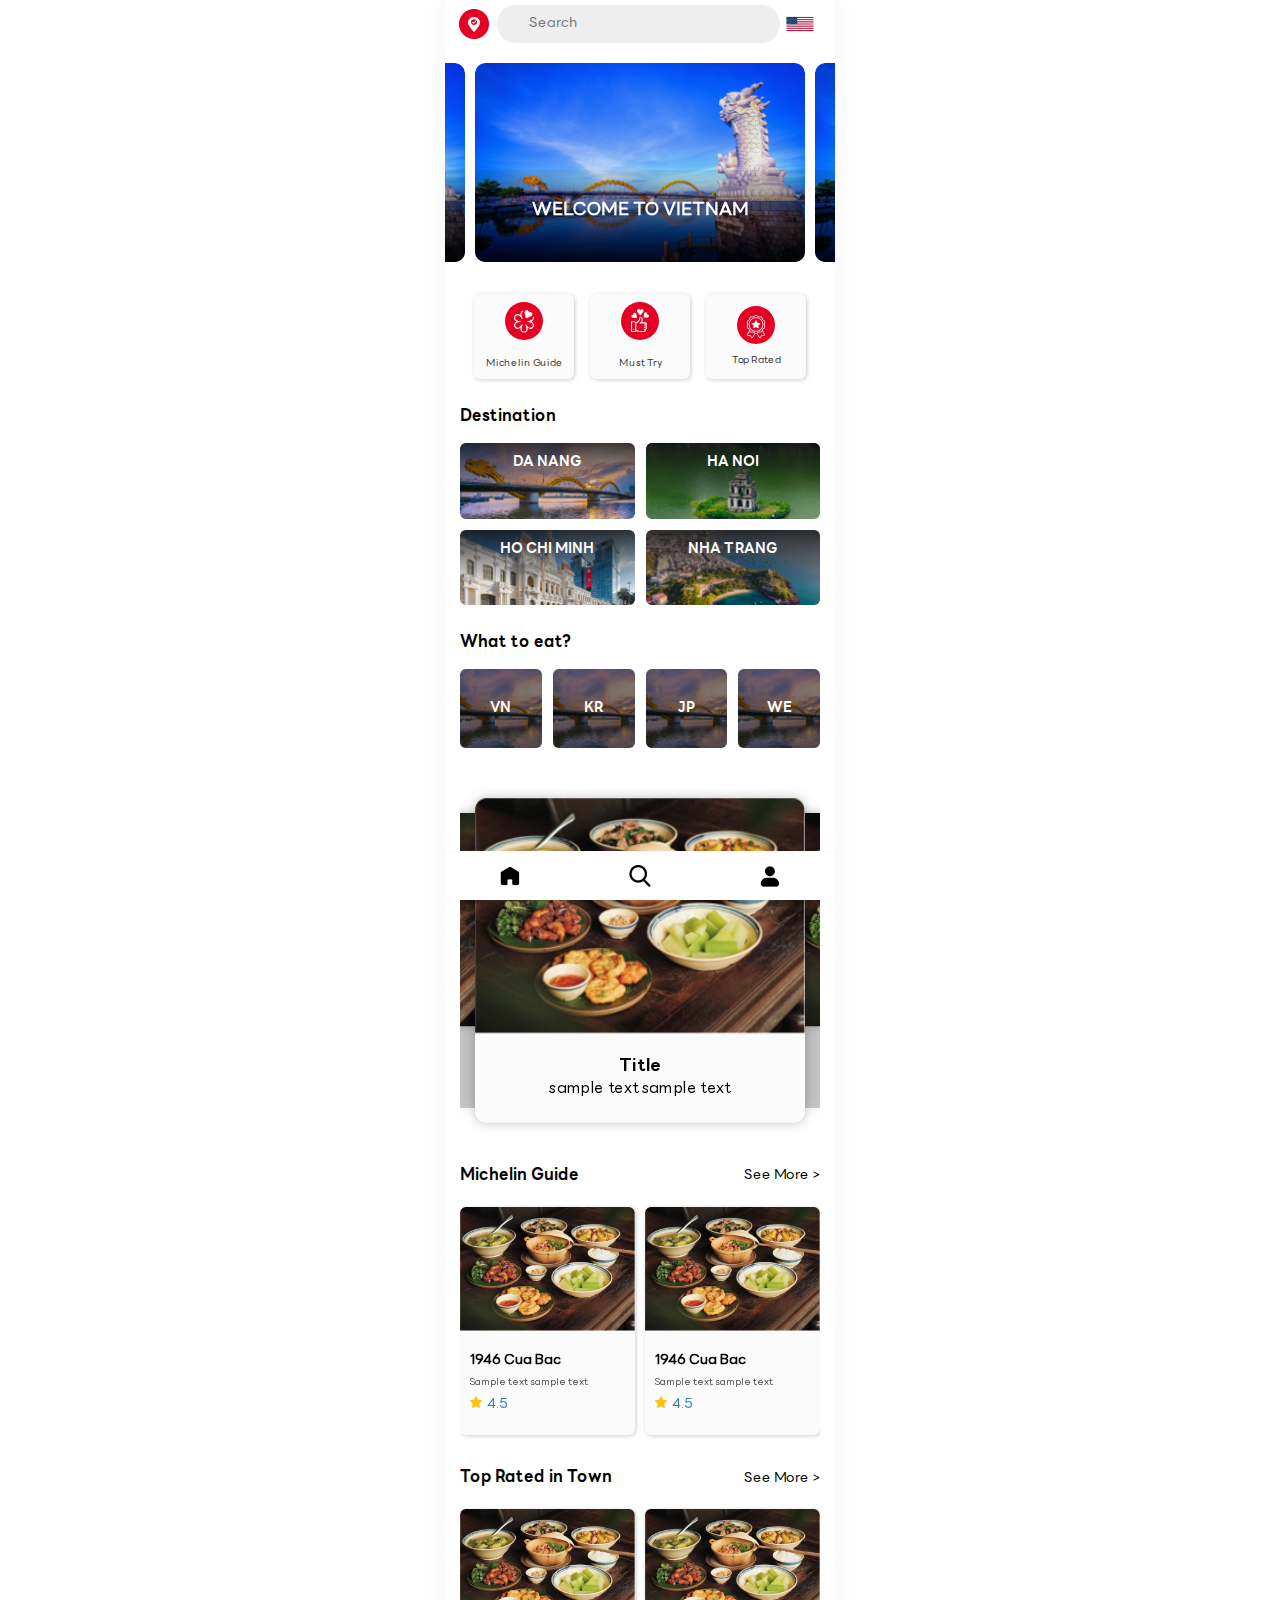
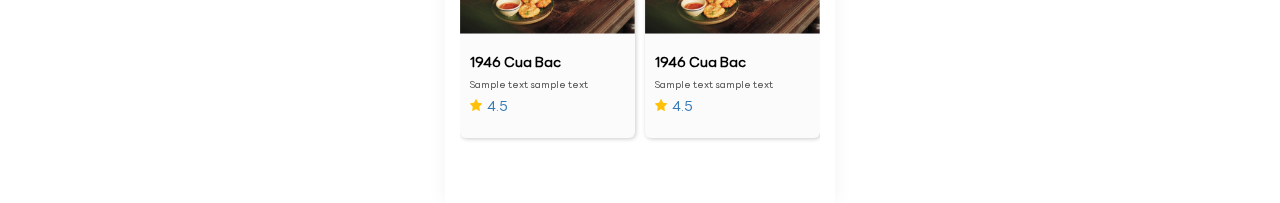
==== index.html @ db0d97c7 "update template" ====
<!DOCTYPE html>
<html lang="en">

<head>
    <meta charset="UTF-8" />
    <meta name="viewport" content="width=device-width, initial-scale=1.0" />
    <title>Booking</title>

    <link href="/templates/css/bootstrap.min.css" rel="stylesheet" type="text/css" media="all" />
    <link href="/templates/css/aos.css" rel="stylesheet" />
    <link href="/templates/css/style.css" rel="stylesheet" type="text/css" media="all" />
    <script src="/templates/js/jquery-2.2.3.min.js" type="text/javascript"></script>
    <script src="https://cdnjs.cloudflare.com/ajax/libs/jquery/3.6.0/jquery.min.js"></script>
    <link rel="stylesheet"
        href="https://cdnjs.cloudflare.com/ajax/libs/OwlCarousel2/2.3.4/assets/owl.carousel.min.css" />
    <link href="/templates/css/jquery.fancybox.css" rel="stylesheet" />
    <script src="https://cdnjs.cloudflare.com/ajax/libs/OwlCarousel2/2.3.4/owl.carousel.min.js"></script>

    <meta name="image" content="">
    <meta name="description" content="">
    <meta name="keywords" content="">
    <meta name="geo.placename" content="">
    <meta name="title" content="Mỹ nữ đại chiến">
    <meta name="DC.title" content="Mỹ nữ đại chiến">
    <meta property="og:type" name="ogtype" content="Website">
    <meta property="og:title" name="ogtitle" content="Mỹ nữ đại chiến">
    <meta property="og:description" name="ogdescription" content="">
    <meta property="og:image" name="ogimage" content="/">
    <meta property="og:sitename" content="/">
    <link rel="shortcut icon" type="image/png" href="">


</head>

<body>
    <div class="d-app langding-homepage">
        <header id="header">
            <div class="container">
                <div class="header-left">
                    <h1 class="brand">Booking</h1>
                    <form class="keyword-search keyword-search-main">
                        <input type="text" placeholder="Search" required="" value="">
                    </form>
                </div>
                <div class="header-right">
                    <div class="language">
                        <img src="/templates/images/usa.png" alt="usa">
                    </div>
                </div>
            </div>
        </header>
        <main>
            <section id="section_1" class="section section_1">
                <div class="slider-charactor-owl section-owl-charactor owl-carousel owl-theme">
                    <div class="item">
                        <img src="/templates/images/news.png" alt="news">
                        <div class="abs-text-charactor text-uppercase">
                            <p>Welcome to VietNam</p>
                        </div>
                    </div>
                    <div class="item">
                        <img src="/templates/images/news.png" alt="news">
                        <div class="abs-text-charactor text-uppercase">
                            <p>Welcome to VietNam</p>
                        </div>
                    </div>
                    <div class="item">
                        <img src="/templates/images/news.png" alt="news">
                        <div class="abs-text-charactor text-uppercase">
                            <p>Welcome to VietNam</p>
                        </div>
                    </div>
                </div>
            </section>
            <section id="section_2" class="section section_2">
                <div class="container">
                    <div class="flex justify-center item-center gap-16">
                        <div class="item_about text-center">
                            <div class="item">
                                <a href="">
                                    <svg xmlns="http://www.w3.org/2000/svg" width="38" height="38" viewBox="0 0 38 38"
                                        fill="none">
                                        <circle cx="19" cy="19" r="19" fill="#E60023" />
                                        <path
                                            d="M20.2393 22.314C20.4192 22.2142 20.5822 22.1245 20.764 22.0241C21.1214 22.4934 21.4605 22.9678 21.8299 23.4176C22.5403 24.2817 23.3195 25.0726 24.369 25.5274C25.5347 26.0328 26.5753 25.7321 27.3249 24.6911C28.0517 23.6816 28.015 22.4101 27.203 21.5396C26.6593 20.9572 25.954 20.6072 25.1956 20.4247C24.232 20.1929 23.2507 20.0261 22.2707 19.8732C21.9796 19.8277 22.013 19.6799 22.0029 19.4923C21.9922 19.2914 22.0459 19.198 22.2745 19.1752C23.5803 19.047 24.8735 18.8505 26.0758 18.2845C26.9239 17.8853 27.6387 17.3351 27.7846 16.3421C27.8509 15.8905 27.7606 15.4154 27.7385 14.8867C27.9778 14.7616 28.2998 14.5936 28.6648 14.4029C29.1075 15.4641 29.1308 16.4937 28.62 17.5044C28.1104 18.5119 27.1954 19.0621 26.1781 19.5163C26.5848 19.7646 26.9687 19.9756 27.328 20.2225C29.5362 21.7411 29.3329 24.1232 27.991 25.7416C26.6018 27.4174 24.3652 27.1464 23.0196 26.0846C22.9154 26.0024 22.8118 25.9197 22.6376 25.7807C22.6376 26.1433 22.6382 26.4301 22.6376 26.7169C22.6363 27.4383 22.5321 28.1394 22.1835 28.7825C21.4252 30.1798 20.0157 30.7552 18.5394 30.603C16.5314 30.3964 15.4945 28.7957 15.4415 26.8438C15.4326 26.5103 15.4402 26.1762 15.4402 25.8066C15.0152 26.046 14.6332 26.2734 14.2411 26.4813C11.6666 27.8432 9.4439 25.9001 9.08207 23.7814C8.79413 22.0961 9.50199 20.7778 11.1141 19.9099C11.3421 19.7873 11.5738 19.673 11.7992 19.5568C11.3187 19.2422 10.8312 18.9737 10.4018 18.632C9.19131 17.6693 8.72593 16.4084 9.15848 14.9145C9.57334 13.4812 10.4763 12.4598 12 12.1547C12.9605 11.9627 13.8451 12.2608 14.6667 12.7567C14.9066 12.902 15.1352 13.0662 15.4389 13.2684C15.4389 13.0327 15.4427 12.8521 15.4383 12.6714C15.4187 11.8995 15.4667 11.1377 15.8203 10.4315C16.2624 9.54648 16.9406 8.9268 17.8903 8.62106C17.93 8.60843 17.9717 8.60022 18.0128 8.59516C18.0323 8.59264 18.0532 8.60148 18.0999 8.61033C18.1359 8.92174 18.1839 9.24074 18.2016 9.56101C18.2054 9.63176 18.1195 9.74988 18.0488 9.77704C17.0056 10.1763 16.6147 11.0164 16.5516 12.0442C16.4714 13.3416 16.8679 14.5488 17.3434 15.7325C17.4754 16.061 17.6206 16.3838 17.7678 16.7274C17.5878 16.8348 17.4205 16.9353 17.2443 17.0401C16.8477 16.5203 16.479 16.001 16.0736 15.5127C15.3922 14.6934 14.6433 13.9487 13.6399 13.5204C12.024 12.8319 10.2926 13.9266 10.1808 15.6896C10.1076 16.8393 10.6595 17.6067 11.613 18.138C12.7142 18.7514 13.931 18.963 15.1605 19.1203C15.4282 19.1544 15.6966 19.1815 15.9706 19.2131C15.9706 19.4329 15.9706 19.6269 15.9706 19.7943C15.122 19.9421 14.2941 20.0621 13.4776 20.2345C12.6643 20.4057 11.8826 20.683 11.205 21.1865C10.0444 22.0487 9.82972 23.5187 10.6841 24.6892C11.5233 25.8388 12.6466 26.0808 13.9449 25.3783C14.9811 24.818 15.7553 23.9665 16.467 23.0519C16.724 22.7215 16.9645 22.3791 17.2253 22.0247C17.404 22.1182 17.5764 22.2086 17.7513 22.3001C17.5025 22.9375 17.2436 23.542 17.0308 24.1623C16.6709 25.2097 16.4209 26.2779 16.5932 27.3991C16.818 28.8602 17.9155 29.586 19.3748 29.4312C20.9004 29.2695 21.3948 28.303 21.4662 26.986C21.53 25.8129 21.1985 24.7056 20.7836 23.6235C20.6194 23.1933 20.4312 22.7733 20.2393 22.314Z"
                                            fill="white" />
                                        <path
                                            d="M23.8449 10.5931C24.0646 10.4605 24.2136 10.3695 24.3639 10.2798C25.7386 9.45864 27.0912 10.5426 27.3122 11.6784C27.4985 12.6347 27.1524 13.6341 26.2987 14.0908C25.3067 14.6214 24.2604 15.0541 23.2216 15.4912C22.6161 15.7458 21.9808 15.9309 21.3563 16.138C20.9667 16.2675 20.7659 16.1463 20.6705 15.7508C20.3826 14.562 20.082 13.3763 19.8105 12.1837C19.6899 11.6544 19.5863 11.1149 19.5459 10.5742C19.4746 9.62224 19.8661 8.86612 20.704 8.40373C21.5161 7.95587 22.3269 8.06641 23.0669 8.60145C23.6087 8.99309 23.7805 9.58624 23.8436 10.2198C23.8537 10.3221 23.8449 10.4257 23.8449 10.5931Z"
                                            fill="white" />
                                    </svg>
                                    <p>Michelin Guide</p>
                                </a>
                            </div>
                        </div>
                        <div class="item_about text-center">
                            <div class="item">
                                <a href="">
                                    <svg xmlns="http://www.w3.org/2000/svg" width="38" height="38" viewBox="0 0 38 38"
                                        fill="none">
                                        <circle cx="19" cy="19" r="19" fill="#E60023" />
                                        <path
                                            d="M21.2678 20.3539C21.3433 20.3539 21.4067 20.3539 21.4702 20.3539C22.4094 20.3539 23.3482 20.3498 24.2875 20.3552C24.9502 20.3588 25.4664 20.6375 25.7696 21.2431C26.051 21.8049 26.0048 22.3609 25.6497 22.8788C25.5703 22.9947 25.557 23.0631 25.6466 23.1825C26.0474 23.7148 26.0421 24.4922 25.6462 25.0316C25.5845 25.1161 25.5383 25.1765 25.6209 25.2906C26.2649 26.1789 25.9094 27.3669 24.8903 27.7534C24.8574 27.7659 24.8259 27.7806 24.8157 27.7851C24.8343 28.049 24.8903 28.3044 24.8636 28.5509C24.7709 29.3989 24.1397 29.9849 23.2923 29.992C21.7334 30.005 20.1741 29.9987 18.6152 29.988C18.0213 29.984 17.4456 29.8489 16.8828 29.6597C16.3572 29.483 15.8295 29.3113 15.3066 29.1274C15.1907 29.0867 15.1446 29.1149 15.0846 29.2133C14.7846 29.7053 14.3416 29.9822 13.7703 29.9907C12.6957 30.0068 11.6206 29.9992 10.546 29.9952C10.2051 29.9938 10.0018 29.7585 10.0014 29.3855C9.99961 27.6827 10 25.9808 10 24.2784C10 22.8323 10 21.3862 10 19.9401C10 19.4754 10.1931 19.2831 10.6592 19.2826C11.6397 19.2822 12.6198 19.2857 13.6003 19.2813C14.3012 19.2781 14.8316 19.5608 15.1539 20.2C15.2027 20.2971 15.256 20.2863 15.3381 20.2595C15.8761 20.0837 16.3102 19.7496 16.6888 19.3421C17.5317 18.435 18.0617 17.3615 18.3285 16.1516C18.3822 15.9083 18.4443 15.6663 18.5073 15.4252C18.5886 15.1152 18.7772 14.9667 19.0942 14.9618C19.5309 14.9556 19.9708 14.9372 20.3823 15.1269C21.2039 15.5057 21.6558 16.1507 21.6908 17.0618C21.7321 18.1335 21.5874 19.1856 21.2998 20.2179C21.2891 20.2568 21.2811 20.2966 21.2678 20.3539ZM19.4528 16.0451C19.4306 16.1301 19.4084 16.2035 19.3924 16.2786C19.1159 17.574 18.5841 18.7481 17.7363 19.7666C17.114 20.514 16.3878 21.1165 15.418 21.3482C15.3075 21.3746 15.3159 21.4399 15.3159 21.5177C15.3163 23.6307 15.3172 25.7437 15.3132 27.8567C15.3132 27.9743 15.3541 28.0199 15.4597 28.0548C16.0709 28.2552 16.679 28.4654 17.2898 28.6672C17.775 28.8273 18.273 28.923 18.7848 28.9239C20.2731 28.9266 21.7618 28.9266 23.2501 28.9248C23.5755 28.9244 23.8077 28.7106 23.8205 28.4127C23.8334 28.1152 23.6168 27.8858 23.295 27.8549C22.9687 27.8236 22.7526 27.6013 22.7606 27.3047C22.7685 26.9997 23.0042 26.7863 23.3407 26.7836C23.6598 26.781 23.9785 26.7845 24.2977 26.7827C24.6444 26.7805 24.8827 26.5622 24.8845 26.2505C24.8863 25.9383 24.6479 25.7151 24.3035 25.7124C23.9843 25.7097 23.6656 25.7137 23.3465 25.7115C23.0002 25.7092 22.7619 25.4905 22.7606 25.1783C22.7592 24.8661 22.998 24.6438 23.342 24.6411C23.6612 24.6384 23.9799 24.6425 24.299 24.6402C24.6448 24.638 24.8836 24.4184 24.8845 24.1066C24.8854 23.7944 24.6466 23.5726 24.3021 23.5699C23.9892 23.5676 23.6758 23.5703 23.3629 23.569C23.002 23.5672 22.761 23.3525 22.7606 23.034C22.7601 22.716 23.0011 22.5 23.3616 22.4982C23.698 22.4964 24.0349 22.504 24.3714 22.4941C24.6577 22.4856 24.8747 22.258 24.8841 21.9798C24.8934 21.7024 24.6856 21.4618 24.4064 21.4309C24.3421 21.4238 24.2768 21.4265 24.2116 21.4265C22.5107 21.4265 20.8093 21.4269 19.1084 21.426C18.7479 21.426 18.5073 21.2082 18.5078 20.8897C18.5082 20.5717 18.7493 20.3566 19.1101 20.3552C19.4461 20.3539 19.7826 20.3548 20.1155 20.3548C20.1337 20.3176 20.1497 20.2921 20.1595 20.2649C20.5283 19.2079 20.6797 18.1165 20.6189 17.0014C20.5856 16.4025 20.0578 15.9919 19.4528 16.0451ZM11.0698 28.9253C11.1377 28.9253 11.1901 28.9253 11.242 28.9253C12.0388 28.9253 12.836 28.9257 13.6327 28.9248C14.0477 28.9244 14.2524 28.7182 14.2524 28.2999C14.2528 25.8609 14.2528 23.4223 14.2524 20.9832C14.2524 20.556 14.0486 20.3543 13.6194 20.3539C12.8284 20.3534 12.0374 20.3534 11.2464 20.3539C11.1896 20.3539 11.1324 20.3592 11.0698 20.3619C11.0698 23.2174 11.0698 26.0586 11.0698 28.9253Z"
                                            fill="white" />
                                        <path
                                            d="M12.6536 27.8528C12.3642 27.8501 12.1253 27.605 12.128 27.3138C12.1307 27.0222 12.3739 26.7815 12.6629 26.7842C12.9523 26.7869 13.1911 27.032 13.1884 27.3232C13.1858 27.6144 12.9425 27.855 12.6536 27.8528Z"
                                            fill="white" />
                                        <path
                                            d="M12.4746 12.9115C12.2966 12.8824 12.1755 12.8623 12.0538 12.8426C10.9424 12.6654 10.3432 13.7349 10.4963 14.5391C10.625 15.2163 11.1124 15.7821 11.7889 15.8568C12.575 15.9441 13.3708 15.9521 14.1627 15.9655C14.6243 15.9731 15.0868 15.9271 15.5489 15.8989C15.8365 15.881 15.936 15.7486 15.8951 15.4637C15.7717 14.6067 15.6577 13.7479 15.5227 12.8927C15.4628 12.5129 15.3891 12.1309 15.2742 11.7651C15.0713 11.1205 14.6186 10.7269 13.9505 10.6446C13.3038 10.5645 12.8036 10.8512 12.4609 11.3978C12.2096 11.7982 12.2531 12.2334 12.3779 12.6659C12.3983 12.7357 12.4311 12.8014 12.4746 12.9115Z"
                                            fill="white" />
                                        <path
                                            d="M25.9982 12.4725C26.1762 12.4434 26.2974 12.4233 26.419 12.4036C27.5304 12.2265 28.1297 13.2959 27.9765 14.1002C27.8478 14.7774 27.3604 15.3432 26.684 15.4179C25.8979 15.5051 25.102 15.5132 24.3101 15.5266C23.8485 15.5342 23.386 15.4881 22.9239 15.4599C22.6363 15.442 22.5368 15.3096 22.5777 15.0247C22.7011 14.1677 22.8152 13.3089 22.9501 12.4537C23.01 12.074 23.0837 11.692 23.1987 11.3261C23.4015 10.6815 23.8543 10.2879 24.5223 10.2056C25.169 10.1256 25.6693 10.4123 26.0119 10.9589C26.2632 11.3592 26.2197 11.7944 26.0949 12.2269C26.075 12.2967 26.0421 12.3625 25.9982 12.4725Z"
                                            fill="white" />
                                        <path
                                            d="M19.2922 8.17193C19.4 7.99301 19.4733 7.87046 19.5474 7.74879C20.2256 6.63415 21.6043 6.90566 22.1898 7.64279C22.6829 8.26362 22.8099 9.1175 22.3691 9.77143C21.8564 10.5309 21.2678 11.2403 20.6864 11.9502C20.3477 12.3639 19.9611 12.7383 19.5904 13.1247C19.3596 13.3658 19.1697 13.3542 18.9526 13.1046C18.2992 12.3541 17.6374 11.6102 16.9942 10.8507C16.7084 10.5135 16.4314 10.1624 16.1992 9.78709C15.79 9.12555 15.7869 8.43046 16.2148 7.77876C16.6294 7.14719 17.253 6.91997 17.9854 7.02642C18.5216 7.10425 18.8678 7.46835 19.151 7.90266C19.1963 7.97244 19.2291 8.05116 19.2922 8.17193Z"
                                            fill="white" />
                                    </svg>
                                    <p>Must Try</p>
                                </a>
                            </div>
                        </div>
                        <div class="item_about text-center">
                            <div class="item">
                                <a href="">
                                    <img src="/templates/images/item_group_about_3.svg" alt="item_group_about_3">
                                    <p>Top Rated</p>
                                </a>
                            </div>
                        </div>
                    </div>
                </div>
            </section>
            <section id="section_3" class="section section_3">
                <div class="container">
                    <div class="wrapper_item_reviews_box">
                        <div class="title_desception">
                            <h2>Destination</h2>
                        </div>
                        <div class="item_reviews_country">
                            <div class="item">
                                <a href="">
                                    <img src="/templates/images/item_1.png" alt="item_1">
                                    <div class="abs_text_image">
                                        <p>DA NANG</p>
                                    </div>
                                </a>
                            </div>
                            <div class="item">
                                <a href="">
                                    <img src="/templates/images/item_2.png" alt="item_1">
                                    <div class="abs_text_image">
                                        <p>HA NOI</p>
                                    </div>
                                </a>
                            </div>
                            <div class="item">
                                <a href="">
                                    <img src="/templates/images/item_3.png" alt="item_1">
                                    <div class="abs_text_image">
                                        <p>HO CHI MINH</p>
                                    </div>
                                </a>
                            </div>
                            <div class="item">
                                <a href="">
                                    <img src="/templates/images/item_4.png" alt="item_1">
                                    <div class="abs_text_image">
                                        <p>NHA TRANG</p>
                                    </div>
                                </a>
                            </div>
                        </div>
                    </div>
                </div>
            </section>
            <section id="section_4" class="section section_4">
                <div class="container">
                    <div class="wrapper_item_reviews_box">
                        <div class="title_desception">
                            <h2>What to eat?</h2>
                        </div>
                        <div class="item_reviews_eats">
                            <div class="item">
                                <a href="">
                                    <img src="/templates/images/eat.png" alt="eat">
                                    <div class="abs_text_image_eats">
                                        <p>VN</p>
                                    </div>
                                </a>
                            </div>
                            <div class="item">
                                <a href="">
                                    <img src="/templates/images/eat.png" alt="eat">
                                    <div class="abs_text_image_eats">
                                        <p>KR</p>
                                    </div>
                                </a>
                            </div>
                            <div class="item">
                                <a href="">
                                    <img src="/templates/images/eat.png" alt="eat">
                                    <div class="abs_text_image_eats">
                                        <p>JP</p>
                                    </div>
                                </a>
                            </div>
                            <div class="item">
                                <a href="">
                                    <img src="/templates/images/eat.png" alt="eat">
                                    <div class="abs_text_image_eats">
                                        <p>WE</p>
                                    </div>
                                </a>
                            </div>
                        </div>
                    </div>
                </div>
            </section>
            <section id="section_5" class="section section_5">
                <div class="container">
                    <div class="wrapper_item_reviews_box">
                        <div class="slider_albums_carousel owl-carousel owl-theme">
                            <div class="item_albums">
                                <div class="item">
                                    <a href="/blog.html">
                                        <img src="/templates/images/item_album.png" alt="item_album">
                                        <div class="text_image_albums">
                                            <h3>Title</h3>
                                            <p>sample text sample text</p>
                                        </div>
                                    </a>
                                </div>
                            </div>
                            <div class="item_albums">
                                <div class="item">
                                    <a href="/blog.html">
                                        <img src="/templates/images/item_album.png" alt="item_album">
                                        <div class="text_image_albums">
                                            <h3>Title</h3>
                                            <p>sample text sample text</p>
                                        </div>
                                    </a>
                                </div>
                            </div>
                            <div class="item_albums">
                                <div class="item">
                                    <a href="/blog.html">
                                        <img src="/templates/images/item_album.png" alt="item_album">
                                        <div class="text_image_albums">
                                            <h3>Title</h3>
                                            <p>sample text sample text</p>
                                        </div>
                                    </a>
                                </div>
                            </div>
                        </div>
                    </div>
                </div>
            </section>
            <section id="section_6" class="section section_6">
                <div class="container">
                    <div class="wrapper_item_reviews_box">
                        <div class="title_desception flex item-center justify-between">
                            <h2>Michelin Guide</h2>
                            <a href="/detail.html">See More ></a>
                        </div>
                        <div class="slider_reivew_carousel owl-carousel owl-theme">
                            <div class="item_reivew_star">
                                <div class="item">
                                    <a href="/detail.html">
                                        <img src="/templates/images/item_album.png" alt="item_album">
                                        <div class="text_image_review_star">
                                            <h3>1946 Cua Bac</h3>
                                            <p>Sample text sample text</p>
                                            <div class="star_box_count">
                                                <img src="/templates/images/star.png" alt="star"> <span>4.5</span>
                                            </div>
                                        </div>
                                    </a>
                                </div>
                            </div>
                            <div class="item_reivew_star">
                                <div class="item">
                                    <a href="/detail.html">
                                        <img src="/templates/images/item_album.png" alt="item_album">
                                        <div class="text_image_review_star">
                                            <h3>1946 Cua Bac</h3>
                                            <p>Sample text sample text</p>
                                            <div class="star_box_count">
                                                <img src="/templates/images/star.png" alt="star"> <span>4.5</span>
                                            </div>
                                        </div>
                                    </a>
                                </div>
                            </div>
                            <div class="item_reivew_star">
                                <div class="item">
                                    <a href="/detail.html">
                                        <img src="/templates/images/item_album.png" alt="item_album">
                                        <div class="text_image_review_star">
                                            <h3>1946 Cua Bac</h3>
                                            <p>Sample text sample text</p>
                                            <div class="star_box_count">
                                                <img src="/templates/images/star.png" alt="star"> <span>4.5</span>
                                            </div>
                                        </div>
                                    </a>
                                </div>
                            </div>
                            <div class="item_reivew_star">
                                <div class="item">
                                    <a href="/detail.html">
                                        <img src="/templates/images/item_album.png" alt="item_album">
                                        <div class="text_image_review_star">
                                            <h3>1946 Cua Bac</h3>
                                            <p>Sample text sample text</p>
                                            <div class="star_box_count">
                                                <img src="/templates/images/star.png" alt="star"> <span>4.5</span>
                                            </div>
                                        </div>
                                    </a>
                                </div>
                            </div>
                        </div>
                    </div>
                </div>
            </section>
            <section id="section_7" class="section section_7">
                <div class="container">
                    <div class="wrapper_item_reviews_box">
                        <div class="title_desception flex item-center justify-between">
                            <h2>Top Rated in Town</h2>
                            <a href="/detail.html">See More ></a>
                        </div>
                        <div class="slider_reivew_carousel owl-carousel owl-theme">
                            <div class="item_reivew_star">
                                <div class="item">
                                    <a href="/detail.html">
                                        <img src="/templates/images/item_album.png" alt="item_album">
                                        <div class="text_image_review_star">
                                            <h3>1946 Cua Bac</h3>
                                            <p>Sample text sample text</p>
                                            <div class="star_box_count">
                                                <img src="/templates/images/star.png" alt="star"> <span>4.5</span>
                                            </div>
                                        </div>
                                    </a>
                                </div>
                            </div>
                            <div class="item_reivew_star">
                                <div class="item">
                                    <a href="/detail.html">
                                        <img src="/templates/images/item_album.png" alt="item_album">
                                        <div class="text_image_review_star">
                                            <h3>1946 Cua Bac</h3>
                                            <p>Sample text sample text</p>
                                            <div class="star_box_count">
                                                <img src="/templates/images/star.png" alt="star"> <span>4.5</span>
                                            </div>
                                        </div>
                                    </a>
                                </div>
                            </div>
                            <div class="item_reivew_star">
                                <div class="item">
                                    <a href="/detail.html">
                                        <img src="/templates/images/item_album.png" alt="item_album">
                                        <div class="text_image_review_star">
                                            <h3>1946 Cua Bac</h3>
                                            <p>Sample text sample text</p>
                                            <div class="star_box_count">
                                                <img src="/templates/images/star.png" alt="star"> <span>4.5</span>
                                            </div>
                                        </div>
                                    </a>
                                </div>
                            </div>
                            <div class="item_reivew_star">
                                <div class="item">
                                    <a href="/detail.html">
                                        <img src="/templates/images/item_album.png" alt="item_album">
                                        <div class="text_image_review_star">
                                            <h3>1946 Cua Bac</h3>
                                            <p>Sample text sample text</p>
                                            <div class="star_box_count">
                                                <img src="/templates/images/star.png" alt="star"> <span>4.5</span>
                                            </div>
                                        </div>
                                    </a>
                                </div>
                            </div>
                        </div>
                    </div>
                </div>
            </section>
        </main>
    </div>
    <aside id="dock">
        <div class="dock-container">
            <nav class="dock-menu">
                <a href="/">
                    <div class="_1fdmqfe0"><img src="/templates/images/menu/homepage.png" class="_1fdmqfe1" alt="home">
                    </div>
                </a>
                <a href="#" class="">
                    <div class="_1fdmqfe0"><img src="/templates/images/menu/search.png" class="_1fdmqfe1" alt="search">
                    </div>
                </a>
                <a href="#">
                    <div class="_1fdmqfe0"><img src="/templates/images/menu/user.png" class="_1fdmqfe1" alt="account">
                    </div>
                </a>
            </nav>
        </div>
    </aside>
</body>

<script src="/templates/js/aos.js" type="text/javascript"></script>
<script defer src="/templates/js/jquery.fancybox.min.js"></script>
<script>
    AOS.init();
</script>
<script src="/templates/js/main.js" type="text/javascript"></script>

</html>
---- templates/css/style.css ----
::-webkit-scrollbar {
  width: 0px;
}

/* Track */
::-webkit-scrollbar-track {
  background: transparent;
}

/* Handle */
::-webkit-scrollbar-thumb {
  background: transparent;
}

/* Handle on hover */
::-webkit-scrollbar-thumb:hover {
  background: transparent;
}

a,
a:hover,
a:focus,
a:active {
  text-decoration: none;
}

@font-face {
  font-family: "LINESeedKR-Bd";
  src: url("../fonts/LINESeedKR-Bd.ttf") format("truetype");
}

@font-face {
  font-family: "LINESeedKR-Th";
  src: url("../fonts/LINESeedKR-Th.ttf") format("truetype");
}

@font-face {
  font-family: "LINESeedKR-Rg";
  src: url("../fonts/LINESeedKR-Rg.ttf") format("truetype");
}

:root {
  --font-family-LINESeedKR-Bd: "LINESeedKR-Bd";
  --font-family-LINESeedKR-Th: "LINESeedKR-Th";
  --font-family-LINESeedKR-Rg: "LINESeedKR-Rg";
  --width-screen: 390px
}

body {
  margin: 0;
  padding: 0;
  font-size: 14px;
  font-family: var(--font-family-LINESeedKR-Rg), sans-serif;
  font-weight: 400;
  font-style: normal;
  overflow-x: hidden;
}

.flex {
  display: flex;
}

.item-center {
  align-items: center;
}

.justify-center {
  justify-content: center;
}

.justify-between {
  justify-content: space-between;
}

.justify-around {
  justify-content: space-around;
}

.gap-4 {
  gap: 4px;
}

.gap-8 {
  gap: 8px;
}

.gap-12 {
  gap: 12px;
}

.gap-16 {
  gap: 16px;
}

.gap-20 {
  gap: 20px;
}

input {
  outline: none;
  border: none;
}

.d-app {
  max-width: var(--width-screen);
  margin: 0 auto;
  background: #fff;
  width: 100%;
  position: relative;
  height: 100%;
  min-height: 100vh;
  box-shadow: 0 0 20px rgba(0, 0, 0, .05);
}

.container {
  width: 100%;
  max-width: var(--width-screen);
}

#header {
  position: sticky;
  top: 0;
  left: 0;
  right: 0;
  z-index: 99;
  opacity: 1;
  visibility: visible;
  padding-bottom: 15px;
}

#header .container {
  margin: 0 auto;
  max-width: var(--width-screen);
  box-sizing: border-box;
  position: relative;
  display: flex;
  align-items: center;
  padding: 0 15px;
  height: 48px;
  width: 100%;
  background: #fff;
}

#header .header-left {
  flex: 1;
  display: flex;
  align-items: center;
}

#header .brand {
  overflow: hidden;
  text-indent: -999em;
  background: url("../images/logo.png") 50% 50% no-repeat;
  background-size: 30px;
  width: 30px;
  height: 30px;
  margin: 0 8px 0 -1px;
}

#header .keyword-search {
  position: relative;
  flex: 1;
}

#header .keyword-search.keyword-search-main input {
  padding-right: 15px;
}

#header .keyword-search input {
  display: block;
  width: 100%;
  box-sizing: border-box;
  border-radius: 40px;
  height: 38px;
  font-size: 14px;
  padding-left: 32px;
  padding-right: 12px;
  font-weight: 500;
  background: #EEE;
}

main {
  padding-bottom: 60px;
}

.section_1 {
  position: relative;
}

.section_1 .item {
  position: relative;
  overflow: hidden;
  border-radius: 10px;
}

.section_1 .item .abs-text-charactor {
  position: absolute;
  background: linear-gradient(180deg, rgba(0, 0, 0, 0.00) -6.99%, rgba(0, 0, 0, 0.98) 116.5%);
  text-transform: uppercase;
  left: 0;
  bottom: 0;
  width: 100%;
  text-align: center;
  color: #fff;
  font-size: 18px;
  font-style: normal;
  font-weight: 700;
  line-height: normal;
  height: 92px;
  display: flex;
  align-items: center;
  justify-content: center;
}

.section_2 {
  margin-top: 32px;
}

.section_2 .item_about {
  width: 100px;
  height: 85px;
  border-radius: 6px;
  background: #FBFBFB;
  box-shadow: 1px 1px 4px 0px rgba(0, 0, 0, 0.20);
  display: flex;
  align-items: center;
  justify-content: center;
}

.section_2 .item_about p {
  margin-bottom: 0;
  font-size: 10px;
  font-style: normal;
  font-weight: 400;
  line-height: normal;
  color: #333;
  margin-top: 10px;
}

.title_desception {
  margin-top: 28px;
  margin-bottom: 15px;
}

.title_desception h2 {
  font-size: 16px;
  font-style: normal;
  font-weight: 700;
  line-height: normal;
  font-family: var(--font-family-LINESeedKR-Bd);
  margin-top: 0;
  margin-bottom: 0;
}

.title_desception a {
  color: #000;
}

.item_reviews_country {
  display: grid;
  grid-template-columns: repeat(2, 1fr);
  gap: 11px;
}

.item_reviews_country .item,
.item_reviews_eats .item {
  position: relative;
}

.item_reviews_country .item img,
.item_reviews_eats .item img {
  width: 100%;
}

.item_reviews_country .item .abs_text_image {
  position: absolute;
  border-radius: 6px 6px 0px 0px;
  background: linear-gradient(180deg, rgba(13, 13, 13, 0.80) 0%, rgba(0, 0, 0, 0.00) 75%);
  color: #fff;
  top: 0;
  left: 0;
  width: 100%;
  height: 100%;
  text-align: center;
  font-family: var(--font-family-LINESeedKR-Bd);
}

.item_reviews_country .item .abs_text_image p {
  margin-bottom: 0;
  color: #fff;
  padding-top: 10px;
}

.item_reviews_eats {
  display: grid;
  grid-template-columns: repeat(4, 1fr);
  gap: 11px;
}

.item_reviews_eats .item .abs_text_image_eats {
  position: absolute;
  border-radius: 6px;
  background: rgba(0, 0, 0, 0.50);
  color: #fff;
  top: 0;
  left: 0;
  width: 100%;
  height: 100%;
  font-family: var(--font-family-LINESeedKR-Bd);
  display: flex;
  align-items: center;
  justify-content: center;
}

.item_reviews_eats .item .abs_text_image_eats p {
  margin-bottom: 0;
  color: #fff;
}

.item_reivew_star {
  border-radius: 6px;
  background: #FBFBFB;
  box-shadow: 1px 1px 4px 0px rgba(0, 0, 0, 0.20);
}

.item_reivew_star .text_image_review_star {
  padding: 20px 10px;
}

.item_reivew_star .text_image_review_star h3 {
  margin: 0;
  color: #000;
  font-size: 14px;
  font-style: normal;
  font-weight: 700;
  line-height: normal;
}

.item_reivew_star .text_image_review_star p {
  margin-bottom: 5px;
  color: #505050;
  font-size: 10px;
  font-style: normal;
  font-weight: 400;
  line-height: normal;
  margin-top: 5px;
}

.star_box_count {
  text-align: left;
  display: flex;
  align-items: center;
}

.star_box_count img {
  width: auto !important;
  margin-right: 5px;
  margin-top: -6px;
}

.slider_reivew_carousel.owl-carousel .owl-stage-outer {
  padding: 5px 0;
}

.pt-block {
  padding-top: 15px;
}

.details-page-pro .block-image-cover {
  position: relative;
}

.details-page-pro .block-image-cover .icon_back {
  position: absolute;
  top: 15px;
  left: 30px;
}

.details-page-pro .block-image-cover .logo_branch {
  position: relative;
  text-align: center;
  margin-top: -30px;
}

.information_branch {
  margin-top: 20px;
}

.information_branch h1 {
  color: #333;
  font-size: 18px;
  font-style: normal;
  font-weight: 700;
  line-height: normal;
  font-family: var(--font-family-LINESeedKR-Bd);
  margin-top: 0;
}

.information_branch .desp_inf {
  margin-top: 12px;
}

.amenities-block-item {
  display: grid;
  grid-template-columns: repeat(4, 1fr);
  gap: 11px;
}

.amenities-block-item .item {
  text-align: center;
}

.amenities-block-item .item p {
  margin-bottom: 0;
  color: #0D0D0D;
  font-size: 10px;
  font-style: normal;
  font-weight: 400;
  line-height: normal;
}

.menu-details-block .item_reviews_eats .item .abs_text_image_eats {
  flex-direction: column;
}

.menu-details-block .item_reviews_eats .item .abs_text_image_eats p {
  font-size: 10px;
}

.photo-album-thumbs_item {
  display: grid;
  grid-template-columns: repeat(3, 1fr);
  gap: 3px;
}

.photo-album-thumbs_item .item img {
  width: 100%;
}

.map-important-div .btn-check-map-wrapper {
  margin-top: 12px;
}

.map-important-div .btn-check-map-wrapper .button-location-btn {
  border-radius: 3px;
  background: #E60023;
  color: #fff;
  text-align: center;
  font-size: 10px;
  font-style: normal;
  font-weight: 700;
  line-height: normal;
  width: 100%;
}

.information-details-list h2 {
  color: #333;
  font-size: 14px;
  font-style: normal;
  font-weight: 700;
  line-height: normal;
  margin-bottom: 5px;
}

.information-details-list p {
  margin-bottom: 0;
}

.block-image-cover,
.amenities-block-section,
.menu-details-block,
.photo-album-thumbs-details-block,
.location-details-block,
.information-details-block {
  padding-bottom: 28px;
  border-bottom: 3px solid #E6E6E6;
}

.slider_albums_carousel-blog .item_albums {
  filter: drop-shadow(0px 0px 5px rgba(0, 0, 0, 0.25));
  background: #fff;
  margin-bottom: 20px;
  border-radius: 10px;
}

.list-menu-item-vertical .item {
  border-radius: 10px;
  background: #FBFBFB;
  box-shadow: 1px 1px 4px 0px rgba(0, 0, 0, 0.25);
  margin-bottom: 10px;
  overflow: hidden;
}


.list-menu-item-vertical .item a {
  color: #333;
}

.list-menu-item-vertical .item .image img {
  width: 123px;
  height: 123px;
  object-fit: cover;
}

.list-menu-item-vertical .item a .information_branch {
  margin-top: 0;
}

.list-menu-item-vertical .item a .desp_inf {
  margin-bottom: 6px;
  margin-top: 6px;
  font-size: 10px;
}

.list-menu-item-vertical .item a h2 {
  color: #333;
  font-family: var(--font-family-LINESeedKR-Bd);
  font-size: 12px;
  font-style: normal;
  font-weight: 700;
  line-height: normal;
  margin-top: 0;
}

.list-menu-item-vertical .item a p {
  font-size: 10px;
}

.line {
  width: 0.75px;
  height: 19px;
  background: #797979;
}

.list-menu-item-vertical .item a .desp_inf .line {
  height: 10px;
}

.filter-box {
  padding-bottom: 7px;
  margin-bottom: 14px;
  position: sticky;
  top: 0;
  background: #fff;
}

.form-search {
  position: relative;
  margin-bottom: 12px;
}

.form-style-input {
  border-radius: 20px;
  background: #EEE;
  border: none;
  outline: none;
  box-shadow: unset;
  padding-left: 32px;
  padding-top: 9px;
}

.btn-search {
  position: absolute;
  top: 3px;
  outline: none;
}

.btn-filter-tag {
  display: block;
}

.btn-filter-tag .btn-filter {
  border-radius: 20px;
  border: 1px solid #BCBCBC;
  background: #FFF;
  padding: 4px 19px;
  text-align: center;
  color: #5C5C5C;
  line-height: 20px;
  display: inline-block;
  margin-bottom: 7px;
  font-size: 10px;
  font-style: normal;
  font-weight: 700;
  line-height: normal;
}

.btn-filter-tag .btn-filter:first-child {
  max-width: 49px;
}

.btn-filter-tag .btn-filter:nth-child(2) {
  border-radius: 20px;
  border: 1px solid #E60023;
  background: #E60023;
  color: #FFF;
}

.btn-filter-tag .btn-filter:nth-child(3),
.btn-filter-tag .btn-filter:nth-child(4),
.btn-filter-tag .btn-filter:nth-child(5) {
  border-radius: 20px;
  border: 1px solid #E60023;
  background: rgba(230, 0, 35, 0.12);
  color: #E60023;
}

.btn-filter-tag .btn-filter:nth-child(6) {
  border-radius: 20px;
  border: 1px solid #5C5C5C;
  background: #E6E6E6;
}

.btn.active.focus,
.btn.active:focus,
.btn.focus,
.btn:active.focus,
.btn:active:focus,
.btn:focus {
  outline: unset;
}

.btn.active,
.btn:active {
  box-shadow: unset;
}

.mt-0 {
  margin-top: 0;
}

.mb-0 {
  margin-bottom: 0;
}

.font-base {
  font-size: 14px;
}

/*****************Menu******************/

#dock {
  position: fixed;
  bottom: 0;
  left: 0;
  right: 0;
  z-index: 99;
  transform: translateZ(0);
  -moz-transform: translatez(0);
  -ms-transform: translatez(0);
  -o-transform: translatez(0);
  -webkit-transform: translateZ(0);
}

#dock .dock-container {
  position: relative;
  margin: 0 auto;
  max-width: var(--width-screen);
  background: #fff;
  border-top: 1px solid #f9f9f9;
}

#dock .dock-container .dock-menu {
  display: flex;
  height: 48px;
  box-sizing: border-box;
  position: relative;
}

#dock .dock-container .dock-menu a {
  position: relative;
  display: block;
  flex: 1;
  height: 48px;
}

._1fdmqfe0 {
  width: 100%;
  height: 100%;
  display: flex;
  justify-content: center;
  align-items: center;
}

.section_5 {
  margin-top: 35px;
}

.slider_albums_carousel.owl-carousel .owl-stage-outer {
  padding: 30px 0;
}

.slider_albums_carousel .owl-item .item_albums {
  border-radius: 10px;

  background: rgba(0, 0, 0, 0.20);
  filter: drop-shadow(0px 0px 5px rgba(0, 0, 0, 0.25));
  text-align: center;
}

.slider_albums_carousel .owl-item.active {
  position: relative;
  z-index: 9;
}

.slider_albums_carousel .owl-item.active .item_albums {
  background: #FBFBFB;
  transform: scale(1.1);
}

.item_albums img {
  width: 100%;
}

.item_albums .text_image_albums {
  padding: 20px 0;
}

.item_albums .text_image_albums h3 {
  color: #000;
  font-size: 16px;
  font-style: normal;
  font-weight: 700;
  line-height: normal;
  font-family: var(--font-family-LINESeedKR-Bd);
  margin-top: 0;
  margin-bottom: 0;
}

.item_albums .text_image_albums p {
  margin-bottom: 0;
  color: #000;
  font-size: 14px;
  font-style: normal;
  font-weight: 400;
  line-height: normal;
}
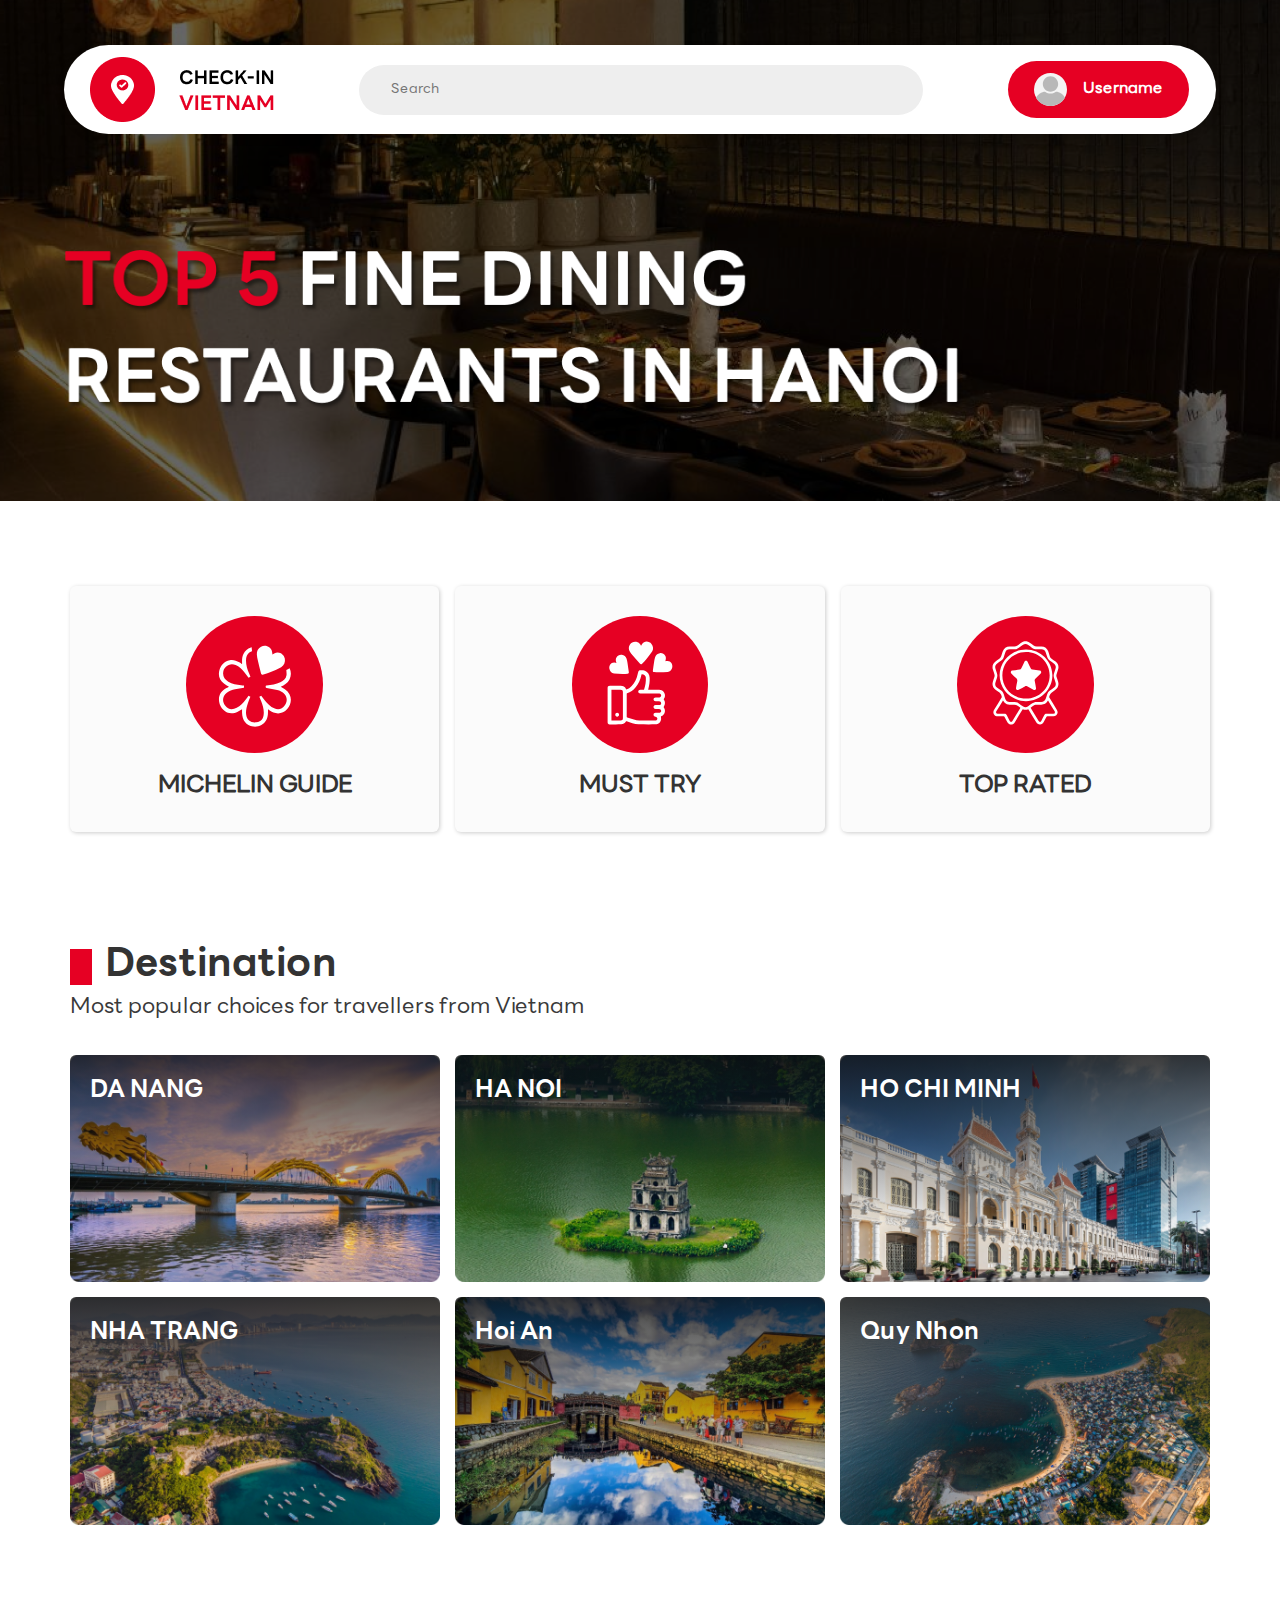
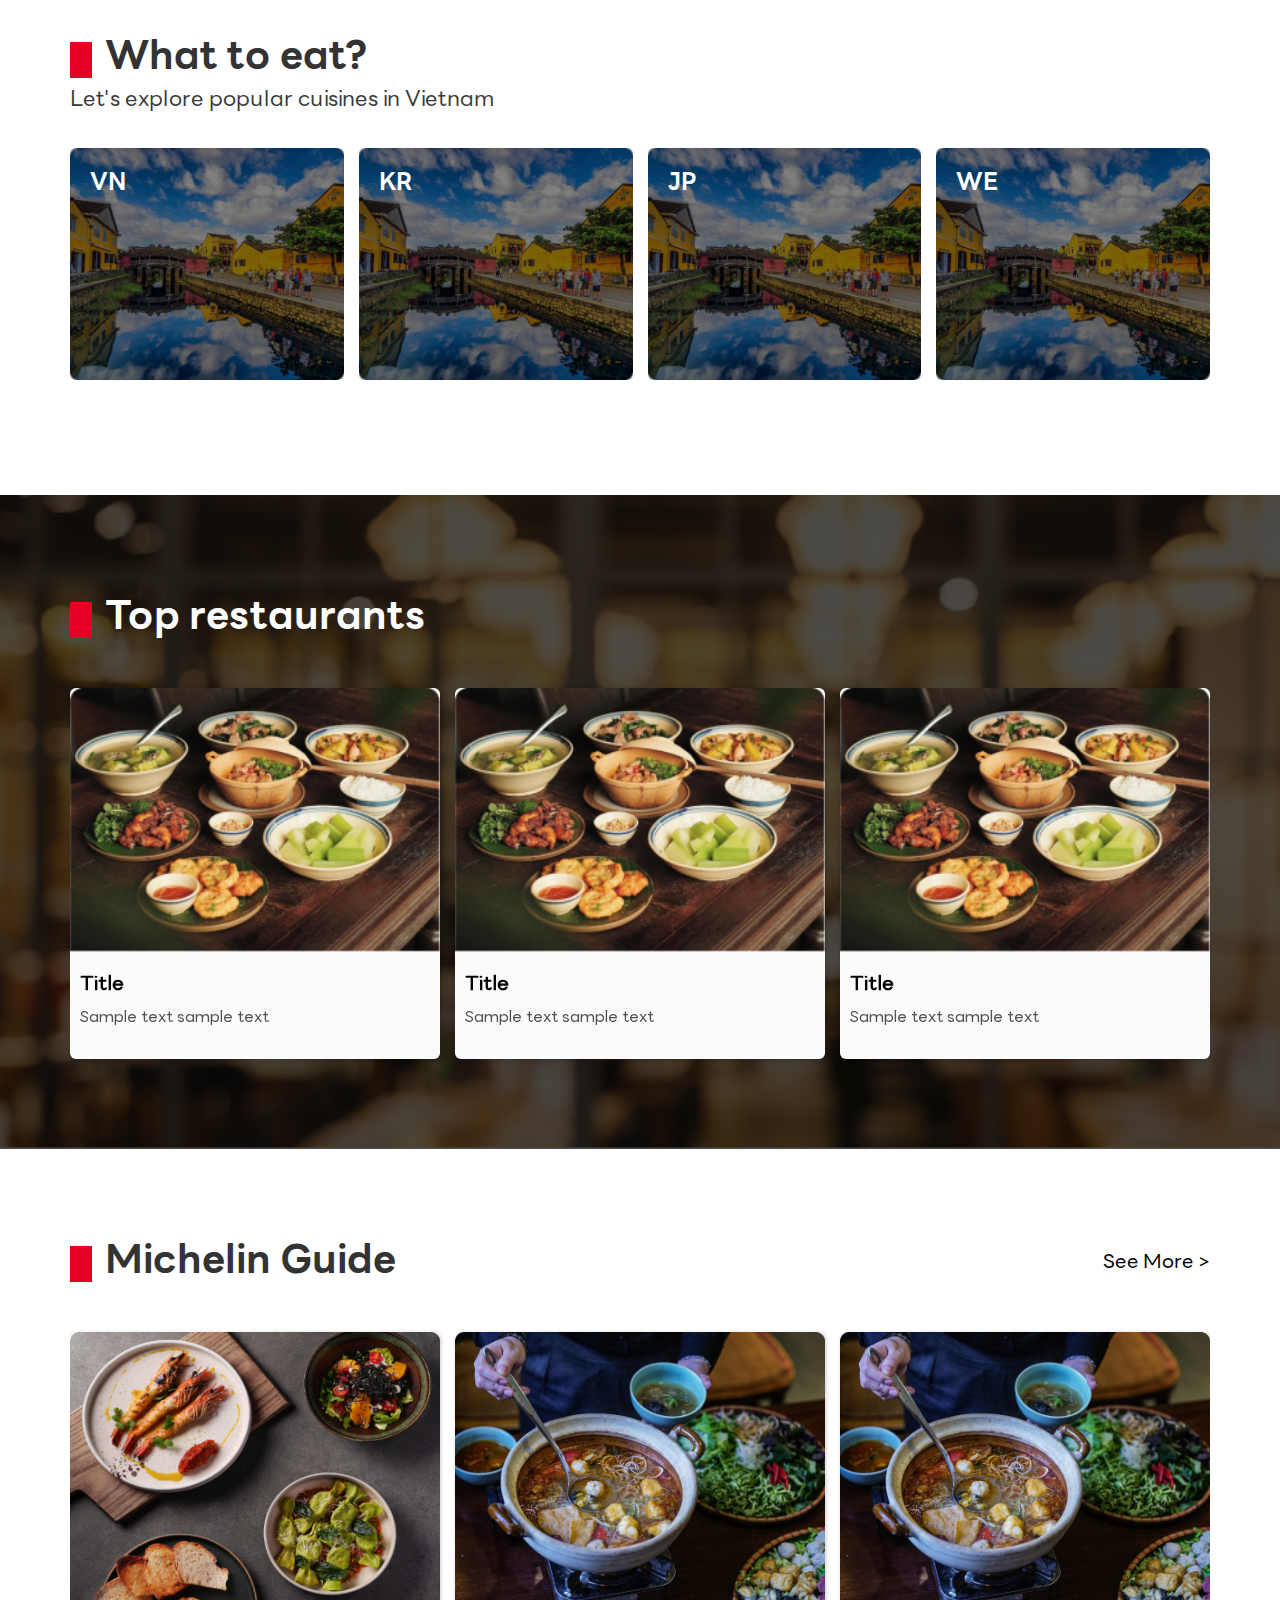
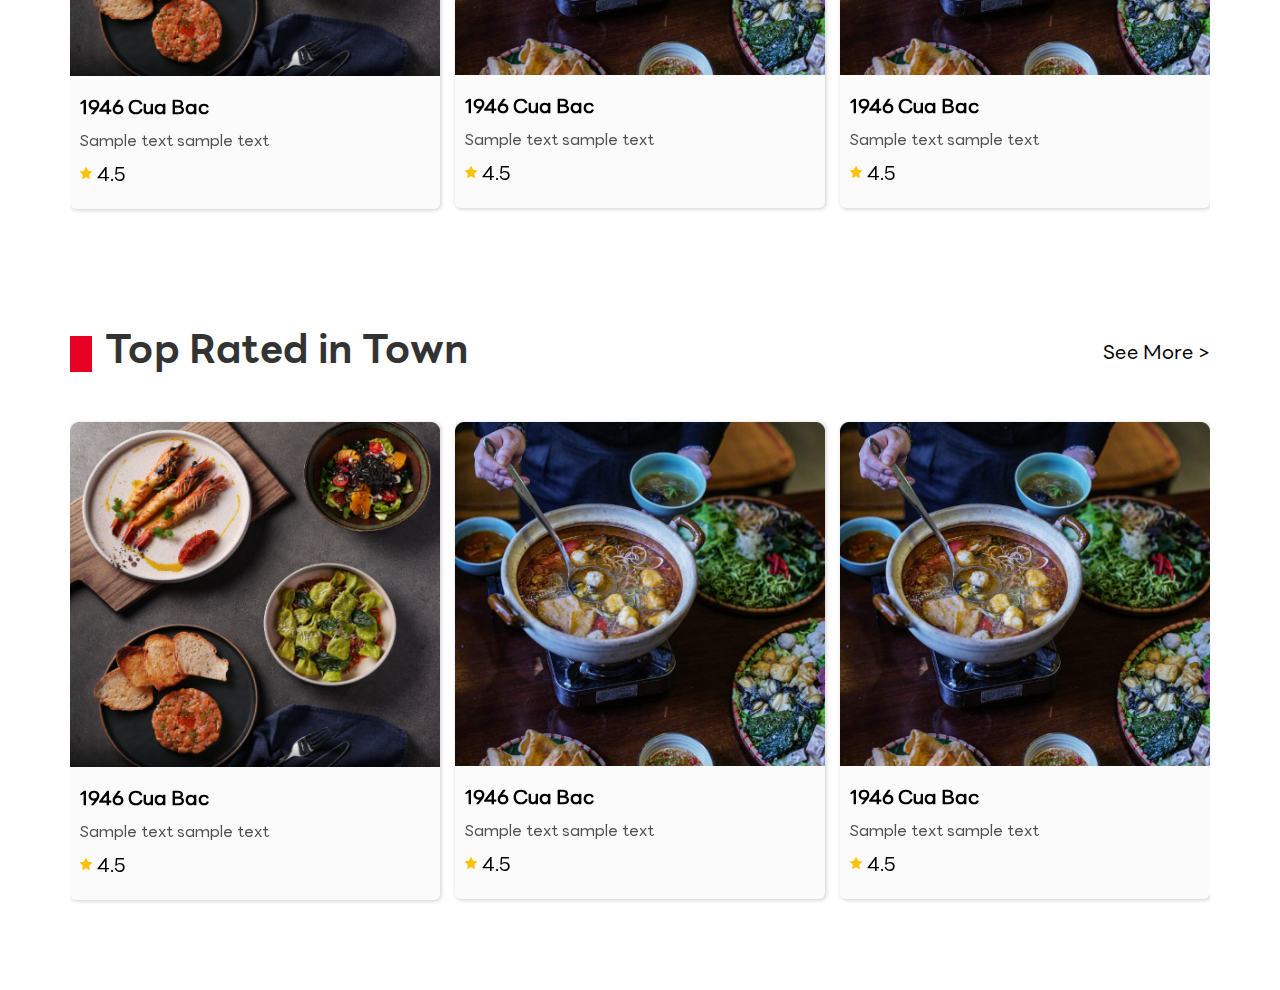
==== commit 8fb90fc8: "update" ====
--- a/index.html
+++ b/index.html
@@ -33,11 +33,424 @@
 </head>
 
 <body>
-    <div class="d-app langding-homepage">
+    <div class="pc-block-show hidden-sm hidden-xs">
         <header id="header">
             <div class="container">
                 <div class="header-left">
-                    <h1 class="brand">Booking</h1>
+                    <div class="logo">
+                        <a class="flex item-center gap-16" href="/" title="Home page">
+                            <h1 class="brand">Booking </h1>
+                            <img src="/templates/images/pc/logo.png" alt="logo">
+                        </a>
+                    </div>
+
+                    <form class="keyword-search keyword-search-main">
+                        <input type="text" placeholder="Search" required="" value="">
+                    </form>
+                </div>
+                <div class="header-right">
+                    <div class="username">
+                        <svg xmlns="http://www.w3.org/2000/svg" width="33" height="33" viewBox="0 0 33 33" fill="none">
+                            <circle cx="16.5" cy="16.5" r="16.5" fill="#F4F4F4" />
+                            <path
+                                d="M15.6777 33.0002C15.1725 32.9446 14.6664 32.895 14.162 32.8319C12.275 32.597 10.4888 32.0415 8.81131 31.1838C6.13988 29.8169 4.01196 27.8743 2.39536 25.4031C2.15969 25.042 2.13448 24.7196 2.33449 24.3307C3.7989 21.4816 6.11292 19.6585 9.30351 18.8833C9.55569 18.8219 9.81397 18.7873 10.0679 18.7352C10.5705 18.6308 11.0027 18.7671 11.4166 19.05C13.0646 20.1761 14.9072 20.6786 16.9169 20.5928C18.4439 20.528 19.9136 20.1694 21.1432 19.2957C22.0632 18.6426 22.9494 18.6704 23.9381 18.9372C26.7321 19.6905 28.8401 21.3015 30.3219 23.6995C30.9532 24.7221 30.9741 24.7381 30.2958 25.7271C28.627 28.1605 26.46 30.0635 23.7433 31.3581C21.7589 32.3033 19.6614 32.8403 17.4517 32.959C17.3804 32.9632 17.3108 32.9859 17.2395 33.0002C16.7195 33.0002 16.1986 33.0002 15.6777 33.0002Z"
+                                fill="#B8B8B8" />
+                            <path
+                                d="M16.4907 18.7244C12.2885 18.7236 8.81123 15.2217 8.82327 11.0022C8.83531 6.77615 12.2789 3.31219 16.4802 3.30008C20.6824 3.28797 24.1548 6.77212 24.1605 11.0054C24.1661 15.2314 20.6952 18.7253 16.4907 18.7244Z"
+                                fill="#B8B8B8" />
+                        </svg>
+                        <span>Username</span>
+                    </div>
+                </div>
+            </div>
+        </header>
+        <main class="pc-main-block">
+            <div class="banner-slider-block">
+                <div class="slider-banner-owl owl-carousel owl-theme">
+                    <div class="item">
+                        <img src="/templates/images/pc/banner.png" alt="banner">
+                        <div class="text-content-slider">
+                            <img src="/templates/images/pc/text-slider.png" alt="text-slider">
+                        </div>
+                    </div>
+                </div>
+            </div>
+            <div id="section_2" class="section section_2">
+                <div class="container">
+                    <div class="flex justify-center item-center gap-16">
+                        <div class="item_about text-center">
+                            <div class="item">
+                                <a href="">
+                                    <svg xmlns="http://www.w3.org/2000/svg" width="137" height="137"
+                                        viewBox="0 0 137 137" fill="none">
+                                        <circle cx="68.5" cy="68.5" r="68.5" fill="#E60023" />
+                                        <path
+                                            d="M73.3417 80.7402C73.9894 80.381 74.5758 80.0582 75.2303 79.6967C76.5167 81.3859 77.7371 83.0933 79.0666 84.712C81.6234 87.8222 84.4279 90.6686 88.2051 92.3055C92.4005 94.1244 96.1459 93.0422 98.8436 89.2954C101.459 85.6624 101.328 81.0858 98.405 77.9529C96.4482 75.8567 93.9096 74.5972 91.1801 73.9402C87.712 73.1058 84.1802 72.5056 80.653 71.9554C79.6053 71.7917 79.7257 71.2597 79.6894 70.5845C79.6507 69.8615 79.8439 69.525 80.6666 69.4432C85.3665 68.9817 90.021 68.2746 94.3482 66.2375C97.4004 64.8007 99.9731 62.8205 100.498 59.2465C100.737 57.621 100.412 55.9113 100.332 54.0084C101.194 53.5582 102.353 52.9535 103.666 52.2669C105.259 56.0863 105.344 59.7922 103.505 63.4298C101.671 67.056 98.3777 69.0362 94.7164 70.6709C96.18 71.5644 97.5618 72.3237 98.855 73.2127C106.803 78.6782 106.071 87.2515 101.241 93.0763C96.2414 99.1079 88.1915 98.1325 83.3484 94.3108C82.9734 94.0152 82.6007 93.7174 81.9734 93.2172C81.9734 94.5222 81.9757 95.5544 81.9734 96.5866C81.9689 99.1829 81.5939 101.706 80.3393 104.021C77.6098 109.05 72.5372 111.121 67.2236 110.573C59.9965 109.83 56.2647 104.069 56.0738 97.0435C56.042 95.8431 56.0693 94.6404 56.0693 93.3104C54.5397 94.1721 53.1648 94.9906 51.7534 95.7385C42.4877 100.64 34.4878 93.6469 33.1855 86.0216C32.1492 79.9559 34.6969 75.2111 40.499 72.0873C41.3195 71.6462 42.1536 71.2347 42.9649 70.8164C41.2354 69.6842 39.4809 68.7179 37.9354 67.488C33.5787 64.0231 31.9037 59.4852 33.4605 54.1084C34.9537 48.9498 38.2036 45.2736 43.6876 44.1754C47.1444 43.4843 50.3284 44.5574 53.2852 46.3421C54.1488 46.865 54.9715 47.4561 56.0647 48.1836C56.0647 47.3356 56.0784 46.6854 56.0624 46.0352C55.992 43.257 56.1647 40.5151 57.4374 37.9733C59.0283 34.7881 61.4692 32.5578 64.8873 31.4575C65.0305 31.412 65.1805 31.3824 65.3282 31.3642C65.3987 31.3552 65.4737 31.387 65.6418 31.4188C65.7714 32.5396 65.9441 33.6878 66.0077 34.8404C66.0214 35.0951 65.7123 35.5202 65.4578 35.618C61.7033 37.0548 60.2965 40.0786 60.0692 43.7776C59.7806 48.4474 61.2078 52.792 62.9192 57.0526C63.3941 58.2348 63.9169 59.3966 64.4464 60.6333C63.7987 61.0198 63.1964 61.3813 62.5623 61.7587C61.1351 59.8876 59.8078 58.0188 58.3488 56.2614C55.8965 53.3127 53.2011 50.6322 49.5898 49.0908C43.774 46.6126 37.5423 50.5526 37.14 56.898C36.8764 61.0358 38.8627 63.7981 42.2945 65.7101C46.258 67.9177 50.6375 68.6793 55.0625 69.2454C56.0261 69.3682 56.992 69.4659 57.9783 69.5796C57.9783 70.3708 57.9783 71.0687 57.9783 71.6712C54.9238 72.2032 51.9443 72.6352 49.0057 73.2558C46.0785 73.872 43.2649 74.87 40.8263 76.682C36.6491 79.7854 35.8764 85.0758 38.9513 89.2886C41.9718 93.4264 46.0149 94.2971 50.6875 91.769C54.417 89.7524 57.2033 86.6877 59.7647 83.3957C60.6896 82.2066 61.5555 80.9744 62.4942 79.699C63.1373 80.0354 63.7578 80.3605 64.3873 80.6902C63.4919 82.9842 62.5601 85.1599 61.7942 87.3925C60.4987 91.162 59.5988 95.0065 60.2192 99.0419C61.0283 104.301 64.9782 106.913 70.2304 106.356C75.7212 105.774 77.5008 102.295 77.7576 97.5551C77.9871 93.3332 76.7939 89.3477 75.3008 85.4532C74.7099 83.9049 74.0326 82.3931 73.3417 80.7402Z"
+                                            fill="white" />
+                                        <path
+                                            d="M86.3186 38.5551C87.1095 38.0777 87.6459 37.7503 88.1868 37.4275C93.1344 34.4719 98.0025 38.3733 98.798 42.461C99.4684 45.9031 98.223 49.4998 95.1503 51.1435C91.5799 53.0533 87.8141 54.6106 84.0755 56.1839C81.896 57.1001 79.6096 57.7663 77.3619 58.512C75.9597 58.978 75.237 58.5415 74.8938 57.1183C73.8574 52.8396 72.7756 48.5722 71.7984 44.2798C71.3643 42.3746 70.9916 40.4331 70.8461 38.4869C70.5893 35.0608 71.9984 32.3394 75.0142 30.6752C77.9369 29.0633 80.8551 29.4611 83.5187 31.3868C85.4686 32.7964 86.0868 34.9312 86.3141 37.2115C86.3504 37.5798 86.3186 37.9527 86.3186 38.5551Z"
+                                            fill="white" />
+                                    </svg>
+                                    <p>Michelin Guide</p>
+                                </a>
+                            </div>
+                        </div>
+                        <div class="item_about text-center">
+                            <div class="item">
+                                <a href="">
+                                    <svg xmlns="http://www.w3.org/2000/svg" width="136" height="137"
+                                        viewBox="0 0 136 137" fill="none">
+                                        <ellipse cx="67.9926" cy="68.5" rx="67.9926" ry="68.5" fill="#E60023" />
+                                        <path
+                                            d="M76.1548 73.6848C76.4264 73.6848 76.6549 73.6848 76.8833 73.6848C80.2638 73.6848 83.6426 73.6703 87.023 73.6896C89.4082 73.7025 91.2662 74.7054 92.3573 76.8851C93.3701 78.9071 93.204 80.9081 91.9259 82.7723C91.64 83.1893 91.5921 83.4356 91.9148 83.8654C93.3574 85.7812 93.3382 88.5791 91.9132 90.5205C91.6911 90.8248 91.525 91.0421 91.8221 91.4526C94.1402 94.6498 92.8605 98.9255 89.1925 100.316C89.0743 100.362 88.9609 100.415 88.9241 100.431C88.9912 101.381 89.1925 102.3 89.0967 103.187C88.7628 106.239 86.491 108.348 83.4413 108.374C77.8307 108.42 72.2184 108.398 66.6078 108.359C64.4703 108.345 62.3982 107.859 60.3725 107.178C58.481 106.542 56.5815 105.924 54.6996 105.262C54.2826 105.115 54.1165 105.217 53.9008 105.571C52.8209 107.342 51.2265 108.338 49.1704 108.369C45.3027 108.427 41.4335 108.399 37.5658 108.385C36.3388 108.38 35.6072 107.533 35.6056 106.191C35.5992 100.062 35.6008 93.9366 35.6008 87.8096C35.6008 82.6049 35.6008 77.4003 35.6008 72.1957C35.6008 70.523 36.2957 69.8308 37.9731 69.8292C41.5022 69.8276 45.0296 69.8405 48.5586 69.8244C51.0811 69.8131 52.9902 70.8305 54.15 73.131C54.3258 73.4803 54.5175 73.4417 54.813 73.3451C56.7493 72.7124 58.3117 71.5099 59.6744 70.0433C62.7082 66.7785 64.6157 62.9149 65.5758 58.5603C65.7691 57.6845 65.9928 56.8136 66.2196 55.9459C66.512 54.8303 67.1909 54.2958 68.3316 54.2781C69.9036 54.2555 71.4868 54.1895 72.9677 54.8721C75.9248 56.2356 77.5511 58.557 77.6773 61.8363C77.8259 65.6935 77.3051 69.4799 76.2699 73.1954C76.2315 73.3354 76.2028 73.4787 76.1548 73.6848ZM69.6224 58.1771C69.5425 58.483 69.4627 58.747 69.4051 59.0175C68.4099 63.6796 66.496 67.9054 63.4446 71.571C61.2049 74.2611 58.5913 76.4296 55.1006 77.2635C54.7028 77.3584 54.7331 77.5935 54.7331 77.8736C54.7347 85.4785 54.7379 93.0834 54.7236 100.688C54.7236 101.112 54.8705 101.276 55.2508 101.401C57.4506 102.123 59.6393 102.879 61.8375 103.605C63.5836 104.182 65.3761 104.526 67.2181 104.529C72.5747 104.539 77.9329 104.539 83.2895 104.533C84.4605 104.531 85.2961 103.762 85.3424 102.689C85.3887 101.619 84.6091 100.793 83.4509 100.682C82.2767 100.569 81.4987 99.7691 81.5274 98.7018C81.5562 97.6039 82.4045 96.836 83.6154 96.8263C84.7641 96.8166 85.9111 96.8295 87.0598 96.8231C88.3075 96.815 89.1654 96.0294 89.1717 94.9074C89.1781 93.7837 88.3203 92.9804 87.0805 92.9707C85.9319 92.9611 84.7849 92.9756 83.6362 92.9675C82.3901 92.9595 81.5322 92.1722 81.5274 91.0486C81.5226 89.9249 82.3821 89.1248 83.6202 89.1151C84.7689 89.1055 85.9159 89.12 87.0646 89.1119C88.3091 89.1039 89.1686 88.3134 89.1717 87.1914C89.1749 86.0677 88.3155 85.2692 87.0758 85.2596C85.9495 85.2515 84.8216 85.2612 83.6953 85.2563C82.3965 85.2499 81.529 84.4772 81.5274 83.331C81.5258 82.1864 82.3933 81.4088 83.6905 81.4024C84.9015 81.3959 86.114 81.4233 87.325 81.3879C88.3554 81.3573 89.1366 80.5379 89.1702 79.5366C89.2037 78.5385 88.456 77.6724 87.4512 77.5613C87.2195 77.5355 86.9847 77.5452 86.7499 77.5452C80.628 77.5452 74.5046 77.5468 68.3827 77.5436C67.0855 77.5436 66.2196 76.7596 66.2212 75.6134C66.2228 74.4688 67.0903 73.6944 68.3891 73.6896C69.5984 73.6848 70.8094 73.688 72.0076 73.688C72.0731 73.5544 72.1306 73.4626 72.1657 73.3644C73.4933 69.5603 74.0381 65.6323 73.8192 61.619C73.6994 59.4634 71.7999 57.9855 69.6224 58.1771ZM39.4509 104.534C39.6953 104.534 39.8838 104.534 40.0707 104.534C42.9384 104.534 45.8076 104.536 48.6752 104.533C50.1689 104.531 50.9054 103.789 50.9054 102.284C50.907 93.5052 50.907 84.7283 50.9054 75.9498C50.9054 74.4124 50.1721 73.6864 48.6273 73.6848C45.7804 73.6832 42.9336 73.6832 40.0867 73.6848C39.8822 73.6848 39.6761 73.7041 39.4509 73.7137C39.4509 83.991 39.4509 94.2167 39.4509 104.534Z"
+                                            fill="white" />
+                                        <path
+                                            d="M45.1511 100.674C44.1095 100.664 43.25 99.7819 43.2596 98.7339C43.2692 97.6843 44.1446 96.8182 45.1847 96.8278C46.2263 96.8375 47.0858 97.7197 47.0762 98.7677C47.0666 99.8157 46.1911 100.682 45.1511 100.674Z"
+                                            fill="white" />
+                                        <path
+                                            d="M44.5072 46.8987C43.8665 46.794 43.4304 46.7216 42.9927 46.6507C38.9924 46.0132 36.8357 49.8624 37.3868 52.7569C37.8501 55.1942 39.6042 57.2306 42.0389 57.4995C44.8682 57.8134 47.7326 57.8424 50.5827 57.8907C52.2441 57.918 53.9088 57.7522 55.5719 57.6508C56.6071 57.5864 56.9649 57.1099 56.818 56.0844C56.3738 53 55.9633 49.9091 55.4776 46.831C55.2619 45.4643 54.9967 44.0895 54.583 42.7726C53.8529 40.4528 52.2234 39.0362 49.819 38.74C47.4914 38.4518 45.6909 39.4837 44.4576 41.4509C43.5534 42.8917 43.71 44.4581 44.1589 46.0148C44.2324 46.266 44.3506 46.5026 44.5072 46.8987Z"
+                                            fill="white" />
+                                        <path
+                                            d="M93.18 45.3191C93.8207 45.2144 94.2568 45.142 94.6945 45.0711C98.6948 44.4336 100.852 48.2828 100.3 51.1773C99.8371 53.6146 98.0829 55.651 95.6483 55.9199C92.819 56.2338 89.9546 56.2628 87.1045 56.3111C85.443 56.3385 83.7784 56.1726 82.1153 56.0712C81.0801 56.0068 80.7223 55.5303 80.8692 54.5048C81.3133 51.4204 81.7239 48.3295 82.2096 45.2514C82.4253 43.8847 82.6904 42.5099 83.1042 41.193C83.8343 38.8732 85.4638 37.4566 87.8681 37.1604C90.1958 36.8722 91.9962 37.9041 93.2296 39.8713C94.1338 41.3122 93.9772 42.8785 93.5283 44.4353C93.4564 44.6864 93.3382 44.923 93.18 45.3191Z"
+                                            fill="white" />
+                                        <path
+                                            d="M69.0443 29.8404C69.4325 29.1964 69.6961 28.7553 69.9629 28.3174C72.404 24.3057 77.366 25.2829 79.4732 27.9359C81.2481 30.1704 81.705 33.2436 80.1186 35.5972C78.2734 38.3307 76.1551 40.8839 74.0623 43.4387C72.8433 44.9278 71.4518 46.2753 70.1179 47.6662C69.2872 48.5339 68.6034 48.492 67.8222 47.5937C65.4706 44.8924 63.0886 42.2152 60.7738 39.4817C59.7449 38.2679 58.7481 37.0042 57.9125 35.6535C56.4396 33.2725 56.4284 30.7708 57.9684 28.4253C59.4606 26.1522 61.7051 25.3344 64.3411 25.7175C66.271 25.9977 67.5171 27.3081 68.5363 28.8712C68.6993 29.1224 68.8175 29.4057 69.0443 29.8404Z"
+                                            fill="white" />
+                                    </svg>
+                                    <p>Must Try</p>
+                                </a>
+                            </div>
+                        </div>
+                        <div class="item_about text-center">
+                            <div class="item">
+                                <a href="">
+                                    <svg xmlns="http://www.w3.org/2000/svg" width="137" height="137"
+                                        viewBox="0 0 137 137" fill="none">
+                                        <circle cx="68.5" cy="68.5" r="68.5" fill="#E60023" />
+                                        <path
+                                            d="M69.639 25.3704C72.2634 26.0043 74.1566 27.8584 76.2543 29.3543C77.4359 30.1967 78.6567 30.6418 80.1103 30.5832C81.5204 30.5267 82.9326 30.5658 84.3449 30.5723C87.6591 30.5832 90.2399 32.4394 91.2844 35.5723C91.7892 37.0856 92.2832 38.6032 92.7598 40.1251C93.0884 41.1737 93.6998 41.9944 94.5942 42.6327C95.9412 43.5923 97.286 44.5541 98.6069 45.5506C101.103 47.4352 102.054 50.3705 101.142 53.3579C100.652 54.9602 100.121 56.5516 99.5948 58.143C99.2662 59.1287 99.2662 60.1013 99.5926 61.0891C100.113 62.6545 100.626 64.222 101.114 65.7982C102.073 68.8899 101.096 71.8556 98.485 73.7879C97.1772 74.7562 95.8759 75.7353 94.5289 76.645C92.9817 77.6893 92.6901 79.3849 92.1853 80.9677C92.1244 81.1565 92.3463 81.4605 92.4812 81.6841C94.9533 85.7571 97.4405 89.8214 99.9082 93.8987C101.068 95.8158 100.796 97.8978 99.2466 99.283C98.4654 99.9821 97.5428 100.312 96.4939 100.312C94.4593 100.314 92.4225 100.338 90.3879 100.31C89.8765 100.303 89.6175 100.479 89.3934 100.92C88.5143 102.659 87.5894 104.374 86.6994 106.107C85.9334 107.6 84.7584 108.508 83.0545 108.567C81.3485 108.627 80.1212 107.798 79.2507 106.361C76.77 102.262 74.2741 98.1714 71.7825 94.0767C71.6301 93.8249 71.4691 93.5773 71.2885 93.2908C69.4519 94.0072 67.6262 94.0572 65.7373 93.2799C65.5589 93.5556 65.3826 93.8162 65.2194 94.0854C62.7104 98.1996 60.2123 102.32 57.6946 106.43C56.5979 108.221 54.8592 108.936 52.9812 108.423C51.8149 108.104 50.9814 107.37 50.4244 106.315C49.4778 104.52 48.5246 102.729 47.6042 100.918C47.3779 100.473 47.1146 100.303 46.6054 100.31C44.76 100.34 42.9126 100.277 41.0694 100.325C39.2698 100.371 37.7966 99.8236 36.8914 98.2039C35.9861 96.5821 36.3474 95.0559 37.2874 93.5404C39.7116 89.6281 42.0748 85.6789 44.4859 81.7579C44.784 81.2716 44.7775 80.8743 44.6512 80.3337C44.1921 78.3406 43.0932 76.8795 41.3458 75.8243C40.3513 75.2229 39.4417 74.4804 38.506 73.7857C35.8947 71.8491 34.9199 68.8877 35.8817 65.7961C36.3713 64.222 36.8827 62.6523 37.4028 61.087C37.7292 60.0991 37.727 59.1265 37.4006 58.1408C36.8827 56.5755 36.3669 55.0079 35.8795 53.4317C34.9199 50.3336 35.8991 47.3765 38.5147 45.4486C39.7812 44.515 41.052 43.5902 42.3359 42.6826C43.2781 42.0161 43.9179 41.1564 44.2596 40.0469C44.7187 38.5467 45.2148 37.0595 45.7132 35.5723C46.7664 32.4307 49.3341 30.5853 52.6526 30.5745C54.1737 30.5701 55.6926 30.5484 57.2115 30.581C58.4301 30.607 59.5073 30.2792 60.4713 29.5389C61.0501 29.0938 61.6572 28.6813 62.2469 28.2471C63.8311 27.0725 65.3739 25.8328 67.3585 25.3704C68.118 25.3704 68.8774 25.3704 69.639 25.3704ZM81.7402 85.9829C82.6084 85.9829 83.4767 85.9872 84.3471 85.9829C86.4775 85.9698 88.0268 84.8691 88.7058 82.8587C89.2432 81.2716 89.7568 79.6737 90.2769 78.0823C90.7556 76.619 91.6304 75.4444 92.8751 74.5391C94.1699 73.599 95.4668 72.6632 96.7572 71.7188C98.6156 70.3575 99.1901 68.6228 98.4981 66.4474C98.0302 64.9797 97.5602 63.5121 97.0684 62.0509C96.5222 60.427 96.5222 58.816 97.0662 57.192C97.5558 55.7309 98.0302 54.2632 98.4959 52.7956C99.1901 50.6115 98.6221 48.8833 96.7637 47.5198C95.5169 46.6058 94.2721 45.6918 93.01 44.7995C91.6065 43.8073 90.6773 42.4894 90.1637 40.8568C89.7024 39.3869 89.2193 37.9236 88.7319 36.4603C88.0333 34.3674 86.5449 33.2818 84.3514 33.2666C82.8304 33.2558 81.3115 33.2514 79.7904 33.2666C77.9625 33.2862 76.3261 32.7716 74.866 31.6535C73.6822 30.7482 72.4614 29.8884 71.2472 29.0243C69.3931 27.7043 67.5391 27.7282 65.6808 29.0764C64.5188 29.921 63.3306 30.7308 62.1947 31.6101C60.6671 32.7911 58.9545 33.3035 57.0396 33.2688C55.5468 33.2427 54.054 33.2492 52.5613 33.2666C50.4592 33.2905 48.9577 34.3869 48.2875 36.3821C47.7804 37.8954 47.293 39.413 46.8056 40.9327C46.292 42.535 45.3606 43.8246 43.9854 44.8016C42.7276 45.6983 41.4764 46.6058 40.2295 47.5177C38.3668 48.8833 37.801 50.6006 38.4995 52.7912C38.9674 54.2589 39.4396 55.7266 39.9292 57.1877C40.471 58.8117 40.471 60.4226 39.9248 62.0466C39.433 63.5077 38.963 64.9754 38.4951 66.4431C37.801 68.625 38.3689 70.3467 40.2338 71.7123C41.4372 72.5938 42.6362 73.4796 43.857 74.335C45.3367 75.3684 46.3268 76.7297 46.8512 78.4579C47.306 79.9581 47.8022 81.4475 48.307 82.9303C48.9577 84.8409 50.5353 85.9633 52.5613 85.9764C54.189 85.9872 55.8188 85.9894 57.4465 85.9764C59.0764 85.9633 60.5409 86.4388 61.8552 87.3941C63.1718 88.3494 64.4861 89.309 65.8113 90.2512C67.5609 91.4953 69.4171 91.4996 71.1753 90.2556C72.4353 89.3633 73.6909 88.4601 74.9291 87.5352C76.3479 86.4735 77.9233 85.9286 79.7012 85.9785C80.3845 85.9981 81.0634 85.9829 81.7402 85.9829ZM45.9286 84.576C45.8176 84.7432 45.6783 84.9299 45.5587 85.1275C43.5327 88.4536 41.5155 91.7862 39.4831 95.108C39.1262 95.692 38.8629 96.263 39.2502 96.9208C39.6332 97.5722 40.2686 97.6503 40.9454 97.6503C43.1411 97.6503 45.3389 97.7024 47.5345 97.6481C48.5355 97.6243 49.1426 97.9673 49.5844 98.8683C50.5484 100.833 51.5994 102.757 52.6026 104.702C52.9116 105.301 53.2424 105.846 54.0149 105.874C54.8157 105.903 55.2052 105.373 55.5708 104.767C58.0667 100.651 60.5757 96.5409 63.0804 92.4288C63.1892 92.2508 63.2849 92.0663 63.409 91.8405C62.4776 91.1609 61.5615 90.5357 60.6954 89.8496C59.603 88.9833 58.3866 88.6077 56.9961 88.6468C55.5338 88.6881 54.0671 88.6533 52.6026 88.6555C50.7029 88.6598 49.0164 88.0671 47.6651 86.7276C47.0253 86.0958 46.5227 85.3207 45.9286 84.576ZM73.6125 91.7797C73.6778 91.9621 73.6931 92.0424 73.7344 92.1075C76.3631 96.4345 78.9853 100.764 81.6314 105.08C82.3429 106.239 83.6072 106.163 84.2579 104.943C85.3394 102.913 86.4209 100.883 87.448 98.8249C87.8614 97.9955 88.4055 97.6286 89.3586 97.6503C91.5825 97.7003 93.8086 97.6503 96.0348 97.6503C96.7115 97.6503 97.3491 97.583 97.7386 96.9317C98.1543 96.2369 97.8474 95.6464 97.4797 95.045C95.4733 91.7667 93.4779 88.4796 91.4759 85.1991C91.341 84.9777 91.1908 84.7649 91.0124 84.4935C90.9123 84.6368 90.847 84.715 90.797 84.8018C89.3499 87.4158 87.1259 88.6859 84.1404 88.6598C82.6476 88.6468 81.1526 88.6142 79.662 88.6772C78.9461 88.7076 78.1388 88.7684 77.5447 89.1136C76.1716 89.9104 74.9051 90.8874 73.6125 91.7797Z"
+                                            fill="white" />
+                                        <path
+                                            d="M68.9987 85.2444C54.47 85.2315 42.6092 73.5837 42.6223 59.3484C42.6355 45.0787 54.47 33.4846 69.0163 33.4889C83.5625 33.4932 95.3993 45.1045 95.3927 59.3656C95.3861 73.6116 83.5077 85.2595 68.9987 85.2444ZM68.9725 36.1215C55.9025 36.1666 45.3252 46.5852 45.3515 59.3892C45.3778 72.2491 56.0099 82.6183 69.1214 82.571C82.13 82.5259 92.6985 72.0858 92.6613 59.3205C92.6241 46.4928 81.9876 36.0785 68.9725 36.1215Z"
+                                            fill="white" />
+                                        <path
+                                            d="M58.9838 72.221C59.3532 70.1299 59.6422 67.909 60.1615 65.7454C60.5353 64.182 60.2637 63.0672 59.0164 62.0095C57.4432 60.6748 56.0286 59.1445 54.5335 57.713C53.9773 57.1787 53.61 56.5938 53.8708 55.7912C54.125 55.0084 54.7052 54.6896 55.4897 54.5863C57.8538 54.274 60.2115 53.8936 62.5779 53.6034C63.4601 53.4956 63.9664 53.0625 64.3293 52.2841C65.3202 50.1556 66.3545 48.0513 67.3519 45.9272C67.6952 45.1972 68.1298 44.6475 69.0142 44.6519C69.8986 44.6541 70.3311 45.206 70.6722 45.936C71.6696 48.0601 72.7061 50.1644 73.6948 52.2929C74.0577 53.0713 74.5705 53.5 75.4484 53.6078C77.8148 53.8958 80.1724 54.2784 82.5366 54.5907C83.3233 54.694 83.8969 55.0238 84.1468 55.8044C84.4032 56.607 84.0316 57.1941 83.4775 57.7262C81.7696 59.3709 80.0833 61.0377 78.3645 62.6692C77.7387 63.2651 77.5301 63.8962 77.7039 64.7713C78.1755 67.1351 78.5623 69.5164 78.9882 71.8911C79.1207 72.6322 78.9903 73.2808 78.3645 73.747C77.7387 74.2153 77.0868 74.1538 76.4306 73.7975C74.3293 72.6585 72.215 71.5393 70.1311 70.3695C69.3402 69.9254 68.6513 69.9342 67.8626 70.3761C65.7787 71.5481 63.6731 72.6805 61.5609 73.7975C60.2637 74.488 58.949 73.7228 58.9838 72.221Z"
+                                            fill="white" />
+                                    </svg>
+                                    <p>Top Rated</p>
+                                </a>
+                            </div>
+                        </div>
+                    </div>
+                </div>
+            </div>
+
+            <div id="section_3" class="section section_3">
+                <div class="container">
+                    <div class="wrapper_item_reviews_box">
+                        <div class="title_desception">
+                            <h2>Destination</h2>
+                            <p>Most popular choices for travellers from Vietnam</p>
+                        </div>
+                        <div class="item_reviews_country">
+                            <div class="item">
+                                <a href="">
+                                    <img src="/templates/images/pc/Rectangle 2.1.png" alt="item_1">
+                                    <div class="abs_text_image">
+                                        <p>DA NANG</p>
+                                    </div>
+                                </a>
+                            </div>
+                            <div class="item">
+                                <a href="">
+                                    <img src="/templates/images/pc/Rectangle 2.1 (1).png" alt="item_1">
+                                    <div class="abs_text_image">
+                                        <p>HA NOI</p>
+                                    </div>
+                                </a>
+                            </div>
+                            <div class="item">
+                                <a href="">
+                                    <img src="/templates/images/pc/Rectangle 2.1 (2).png" alt="item_1">
+                                    <div class="abs_text_image">
+                                        <p>HO CHI MINH</p>
+                                    </div>
+                                </a>
+                            </div>
+                            <div class="item">
+                                <a href="">
+                                    <img src="/templates/images/pc/Rectangle 2.1 (3).png" alt="item_1">
+                                    <div class="abs_text_image">
+                                        <p>NHA TRANG</p>
+                                    </div>
+                                </a>
+                            </div>
+                            <div class="item">
+                                <a href="">
+                                    <img src="/templates/images/pc/Rectangle 2.1 (4).png" alt="item_1">
+                                    <div class="abs_text_image">
+                                        <p>Hoi An</p>
+                                    </div>
+                                </a>
+                            </div>
+                            <div class="item">
+                                <a href="">
+                                    <img src="/templates/images/pc/Rectangle 2.1 (5).png" alt="item_1">
+                                    <div class="abs_text_image">
+                                        <p>Quy Nhon</p>
+                                    </div>
+                                </a>
+                            </div>
+                        </div>
+                    </div>
+                </div>
+            </div>
+
+            <div id="section_4" class="section section_4">
+                <div class="container">
+                    <div class="wrapper_item_reviews_box">
+                        <div class="title_desception">
+                            <h2>What to eat?</h2>
+                            <p>Let's explore popular cuisines in Vietnam</p>
+                        </div>
+                        <div class="item_reviews_eats">
+                            <div class="item">
+                                <a href="">
+                                    <img src="/templates/images/pc/Rectangle 2.1 (6).png" alt="eat">
+                                    <div class="abs_text_image_eats">
+                                        <p>VN</p>
+                                    </div>
+                                </a>
+                            </div>
+                            <div class="item">
+                                <a href="">
+                                    <img src="/templates/images/pc/Rectangle 2.1 (6).png" alt="eat">
+                                    <div class="abs_text_image_eats">
+                                        <p>KR</p>
+                                    </div>
+                                </a>
+                            </div>
+                            <div class="item">
+                                <a href="">
+                                    <img src="/templates/images/pc/Rectangle 2.1 (6).png" alt="eat">
+                                    <div class="abs_text_image_eats">
+                                        <p>JP</p>
+                                    </div>
+                                </a>
+                            </div>
+                            <div class="item">
+                                <a href="">
+                                    <img src="/templates/images/pc/Rectangle 2.1 (6).png" alt="eat">
+                                    <div class="abs_text_image_eats">
+                                        <p>WE</p>
+                                    </div>
+                                </a>
+                            </div>
+                        </div>
+                    </div>
+                </div>
+            </div>
+
+            <div id="section_5" class="section section_5">
+                <div class="container">
+                    <div class="wrapper_item_reviews_box">
+                        <div class="title_desception flex item-center justify-between">
+                            <h2 class="text-white">Top restaurants</h2>
+                        </div>
+                        <div class="slider_reivew_carousel-pc owl-carousel owl-theme">
+                            <div class="item_reivew_star">
+                                <div class="item">
+                                    <a href="/detail.html">
+                                        <img src="/templates/images/item_album.png" alt="item_album">
+                                        <div class="text_image_review_star">
+                                            <h3>Title</h3>
+                                            <p>Sample text sample text</p>
+                                        </div>
+                                    </a>
+                                </div>
+                            </div>
+                            <div class="item_reivew_star">
+                                <div class="item">
+                                    <a href="/detail.html">
+                                        <img src="/templates/images/item_album.png" alt="item_album">
+                                        <div class="text_image_review_star">
+                                            <h3>Title</h3>
+                                            <p>Sample text sample text</p>
+                                        </div>
+                                    </a>
+                                </div>
+                            </div>
+                            <div class="item_reivew_star">
+                                <div class="item">
+                                    <a href="/detail.html">
+                                        <img src="/templates/images/item_album.png" alt="item_album">
+                                        <div class="text_image_review_star">
+                                            <h3>Title</h3>
+                                            <p>Sample text sample text</p>
+                                        </div>
+                                    </a>
+                                </div>
+                            </div>
+                            <div class="item_reivew_star">
+                                <div class="item">
+                                    <a href="/detail.html">
+                                        <img src="/templates/images/item_album.png" alt="item_album">
+                                        <div class="text_image_review_star">
+                                            <h3>1946 Cua Bac</h3>
+                                            <p>Sample text sample text</p>
+                                        </div>
+                                    </a>
+                                </div>
+                            </div>
+                        </div>
+                    </div>
+                </div>
+            </div>
+
+            <div id="section_6" class="section section_6">
+                <div class="container">
+                    <div class="wrapper_item_reviews_box">
+                        <div class="title_desception flex item-center justify-between">
+                            <h2>Michelin Guide</h2>
+                            <a href="/detail.html">See More ></a>
+                        </div>
+                        <div class="slider_reivew_carousel-pc owl-carousel owl-theme">
+                            <div class="item_reivew_star">
+                                <div class="item">
+                                    <a href="/detail.html">
+                                        <img src="/templates/images/pc/Rectangle 2.3.png" alt="item_album">
+                                        <div class="text_image_review_star">
+                                            <h3>1946 Cua Bac</h3>
+                                            <p>Sample text sample text</p>
+                                            <div class="star_box_count">
+                                                <img src="/templates/images/star.png" alt="star"> <span>4.5</span>
+                                            </div>
+                                        </div>
+                                    </a>
+                                </div>
+                            </div>
+                            <div class="item_reivew_star">
+                                <div class="item">
+                                    <a href="/detail.html">
+                                        <img src="/templates/images/pc/Rectangle 2.3 (1).png" alt="item_album">
+                                        <div class="text_image_review_star">
+                                            <h3>1946 Cua Bac</h3>
+                                            <p>Sample text sample text</p>
+                                            <div class="star_box_count">
+                                                <img src="/templates/images/star.png" alt="star"> <span>4.5</span>
+                                            </div>
+                                        </div>
+                                    </a>
+                                </div>
+                            </div>
+                            <div class="item_reivew_star">
+                                <div class="item">
+                                    <a href="/detail.html">
+                                        <img src="/templates/images/pc/Rectangle 2.3 (2).png" alt="item_album">
+                                        <div class="text_image_review_star">
+                                            <h3>1946 Cua Bac</h3>
+                                            <p>Sample text sample text</p>
+                                            <div class="star_box_count">
+                                                <img src="/templates/images/star.png" alt="star"> <span>4.5</span>
+                                            </div>
+                                        </div>
+                                    </a>
+                                </div>
+                            </div>
+                            <div class="item_reivew_star">
+                                <div class="item">
+                                    <a href="/detail.html">
+                                        <img src="/templates/images/pc/Rectangle 2.3 (2).png" alt="item_album">
+                                        <div class="text_image_review_star">
+                                            <h3>1946 Cua Bac</h3>
+                                            <p>Sample text sample text</p>
+                                            <div class="star_box_count">
+                                                <img src="/templates/images/star.png" alt="star"> <span>4.5</span>
+                                            </div>
+                                        </div>
+                                    </a>
+                                </div>
+                            </div>
+                        </div>
+                    </div>
+                </div>
+            </div>
+
+            <div id="section_7" class="section section_7">
+                <div class="container">
+                    <div class="wrapper_item_reviews_box">
+                        <div class="title_desception flex item-center justify-between">
+                            <h2>Top Rated in Town</h2>
+                            <a href="/detail.html">See More ></a>
+                        </div>
+                        <div class="slider_reivew_carousel-pc owl-carousel owl-theme">
+                            <div class="item_reivew_star">
+                                <div class="item">
+                                    <a href="/detail.html">
+                                        <img src="/templates/images/pc/Rectangle 2.3.png" alt="item_album">
+                                        <div class="text_image_review_star">
+                                            <h3>1946 Cua Bac</h3>
+                                            <p>Sample text sample text</p>
+                                            <div class="star_box_count">
+                                                <img src="/templates/images/star.png" alt="star"> <span>4.5</span>
+                                            </div>
+                                        </div>
+                                    </a>
+                                </div>
+                            </div>
+                            <div class="item_reivew_star">
+                                <div class="item">
+                                    <a href="/detail.html">
+                                        <img src="/templates/images/pc/Rectangle 2.3 (1).png" alt="item_album">
+                                        <div class="text_image_review_star">
+                                            <h3>1946 Cua Bac</h3>
+                                            <p>Sample text sample text</p>
+                                            <div class="star_box_count">
+                                                <img src="/templates/images/star.png" alt="star"> <span>4.5</span>
+                                            </div>
+                                        </div>
+                                    </a>
+                                </div>
+                            </div>
+                            <div class="item_reivew_star">
+                                <div class="item">
+                                    <a href="/detail.html">
+                                        <img src="/templates/images/pc/Rectangle 2.3 (2).png" alt="item_album">
+                                        <div class="text_image_review_star">
+                                            <h3>1946 Cua Bac</h3>
+                                            <p>Sample text sample text</p>
+                                            <div class="star_box_count">
+                                                <img src="/templates/images/star.png" alt="star"> <span>4.5</span>
+                                            </div>
+                                        </div>
+                                    </a>
+                                </div>
+                            </div>
+                            <div class="item_reivew_star">
+                                <div class="item">
+                                    <a href="/detail.html">
+                                        <img src="/templates/images/pc/Rectangle 2.3 (2).png" alt="item_album">
+                                        <div class="text_image_review_star">
+                                            <h3>1946 Cua Bac</h3>
+                                            <p>Sample text sample text</p>
+                                            <div class="star_box_count">
+                                                <img src="/templates/images/star.png" alt="star"> <span>4.5</span>
+                                            </div>
+                                        </div>
+                                    </a>
+                                </div>
+                            </div>
+                        </div>
+                    </div>
+                </div>
+            </div>
+
+        </main>
+    </div>
+    <div class="d-app langding-homepage hidden-md hidden-lg">
+        <header id="header">
+            <div class="container">
+                <div class="header-left">
                     <form class="keyword-search keyword-search-main">
                         <input type="text" placeholder="Search" required="" value="">
                     </form>
--- a/templates/css/style.css
+++ b/templates/css/style.css
@@ -43,7 +43,7 @@
   --font-family-LINESeedKR-Bd: "LINESeedKR-Bd";
   --font-family-LINESeedKR-Th: "LINESeedKR-Th";
   --font-family-LINESeedKR-Rg: "LINESeedKR-Rg";
-  --width-screen: 390px
+  --width-screen: 480px
 }
 
 body {
@@ -102,7 +102,6 @@
 }
 
 .d-app {
-  max-width: var(--width-screen);
   margin: 0 auto;
   background: #fff;
   width: 100%;
@@ -112,10 +111,7 @@
   box-shadow: 0 0 20px rgba(0, 0, 0, .05);
 }
 
-.container {
-  width: 100%;
-  max-width: var(--width-screen);
-}
+
 
 #header {
   position: sticky;
@@ -130,14 +126,12 @@
 
 #header .container {
   margin: 0 auto;
-  max-width: var(--width-screen);
   box-sizing: border-box;
   position: relative;
   display: flex;
   align-items: center;
   padding: 0 15px;
   height: 48px;
-  width: 100%;
   background: #fff;
 }
 
@@ -177,6 +171,21 @@
   padding-right: 12px;
   font-weight: 500;
   background: #EEE;
+}
+
+@media (max-width: 1024px) {
+  .container {
+    width: 100%;
+    max-width: var(--width-screen);
+  }
+
+  .d-app {
+    max-width: var(--width-screen);
+  }
+
+  #header .container {
+    max-width: var(--width-screen);
+  }
 }
 
 main {
@@ -471,7 +480,8 @@
 .menu-details-block,
 .photo-album-thumbs-details-block,
 .location-details-block,
-.information-details-block {
+.information-details-block,
+.wrapper_item_reviews_box_cate_tag {
   padding-bottom: 28px;
   border-bottom: 3px solid #E6E6E6;
 }
@@ -630,7 +640,7 @@
 }
 
 .mb-0 {
-  margin-bottom: 0;
+  margin-bottom: 0 !important;
 }
 
 .font-base {
@@ -650,6 +660,7 @@
   -ms-transform: translatez(0);
   -o-transform: translatez(0);
   -webkit-transform: translateZ(0);
+  display: none;
 }
 
 #dock .dock-container {
@@ -734,4 +745,371 @@
   font-style: normal;
   font-weight: 400;
   line-height: normal;
+}
+
+@media (max-width: 1025px) {
+  #dock {
+    display: block;
+  }
+}
+
+@media (min-width: 1025px) {
+
+  #header {
+    border-radius: 100px;
+    background: #FFF;
+    box-shadow: 0px 4px 10px 0px rgba(0, 0, 0, 0.10);
+    width: 90%;
+    margin: auto;
+    position: absolute;
+    top: 5%;
+    padding-bottom: 0;
+  }
+
+  #header .container {
+    width: 100%;
+    height: auto;
+    background: transparent;
+    gap: 15px;
+    padding: 12px 12px;
+  }
+
+  #header .header-left {
+    gap: 85px;
+  }
+
+  #header .brand {
+    overflow: hidden;
+    text-indent: -999em;
+    background: url("../images/pc/icon_logo.png") 50% 50% no-repeat;
+    background-size: 65px;
+    width: 65px;
+    height: 65px;
+    margin: 0 8px 0 -1px;
+  }
+
+  #header .keyword-search input {
+    height: 50px;
+  }
+
+  #header .header-right {
+    margin-left: 70px;
+  }
+
+  #header .header-right .username {
+    border-radius: 100px;
+    background: #E60023;
+    display: flex;
+    align-items: center;
+    gap: 16px;
+    padding: 12px 26px;
+    color: #FFF;
+    font-size: 16px;
+    font-style: normal;
+    font-weight: 700;
+    line-height: normal;
+  }
+
+  .slider-banner-owl .item {
+    position: relative;
+  }
+
+  .slider-banner-owl .item::after {
+    content: "";
+    position: absolute;
+    top: 0;
+    width: 100%;
+    height: 100%;
+    background: rgba(0, 0, 0, 0.60);
+  }
+
+  .slider-banner-owl .item .text-content-slider {
+    position: absolute;
+    top: 50%;
+    left: 5%;
+    z-index: 9999;
+  }
+
+  .slider-banner-owl .item .text-content-slider img {
+    width: 900px;
+  }
+
+  .section {
+    padding-bottom: 80px;
+  }
+
+  .section_2 .item_about {
+    width: 400px;
+    height: 246px;
+  }
+
+  .section_2 {
+    margin-top: 85px;
+  }
+
+  .section_2 .item_about p {
+    margin-bottom: 0;
+    color: #333;
+    text-align: center;
+    font-size: 24px;
+    font-style: normal;
+    font-weight: 700;
+    line-height: normal;
+    text-transform: uppercase;
+  }
+
+  .item_reviews_country {
+    grid-template-columns: repeat(3, 1fr);
+    gap: 15px;
+  }
+
+  .item_reviews_country .item .abs_text_image {
+    text-align: left;
+    text-indent: 20px;
+    font-size: 24px;
+    font-style: normal;
+    font-weight: 700;
+    line-height: normal;
+  }
+
+  .item_reviews_country .item .abs_text_image p {
+    padding-top: 20px;
+  }
+
+  .title_desception {
+    margin-bottom: 32px;
+  }
+
+  .title_desception h2 {
+    color: #333;
+    font-size: 40px;
+    font-style: normal;
+    font-weight: 700;
+    line-height: normal;
+    position: relative;
+    padding-left: 35px;
+  }
+
+  .title_desception h2::before {
+    content: "";
+    position: absolute;
+    width: 22px;
+    height: 36px;
+    background: #E60023;
+    left: 0;
+    top: 9px;
+  }
+
+  .title_desception p {
+    color: #3A3A3A;
+    font-size: 22px;
+    font-style: normal;
+    font-weight: 400;
+    line-height: normal;
+  }
+
+  .item_reviews_eats .item .abs_text_image_eats {
+    align-items: flex-start;
+    justify-content: flex-start;
+  }
+
+  .item_reviews_eats .item .abs_text_image_eats p {
+    padding-top: 20px;
+    text-indent: 20px;
+    text-indent: 20px;
+    font-size: 24px;
+    font-style: normal;
+    font-weight: 700;
+    line-height: normal;
+  }
+
+  .item_reviews_eats {
+    gap: 15px;
+  }
+
+  .item_reivew_star {
+    margin: 10px 0;
+  }
+
+  .title_desception a {
+    font-size: 20px;
+  }
+
+  .item_reivew_star .text_image_review_star h3 {
+    font-size: 20px;
+  }
+
+  .item_reivew_star .text_image_review_star p {
+    font-size: 16px;
+    margin: 10px 0;
+  }
+
+  .section_5 {
+    padding-top: 70px;
+    background: url('../images/pc/bg-top-restaurent.png') no-repeat;
+    background-size: cover;
+    margin-bottom: 60px;
+  }
+
+  .pc-main-block {
+    padding-bottom: 0;
+  }
+
+  .slider_albums_carousel-blog {
+    display: grid;
+    grid-template-columns: repeat(3, 1fr);
+    gap: 15px;
+  }
+
+  .entry-content {
+    margin-top: 40px;
+  }
+
+  .thumbnail-item img,
+  .avatar-item img {
+    width: 100%;
+  }
+
+  .thumbnail-item img {
+    height: 270px;
+  }
+
+  .thumbnail-item {
+    display: flex;
+    flex-direction: column;
+    gap: 20px;
+  }
+
+  .thumbnail-block {
+    position: relative;
+    margin-top: -350px;
+    z-index: 9999;
+  }
+
+  .page-details-item-block-wrapper {
+    padding-bottom: 85px;
+  }
+
+  .information_branch .desp_inf {
+    margin-top: 0;
+    border-top: 3px solid #E6E6E6;
+    border-bottom: 3px solid #E6E6E6;
+    padding: 16px 0;
+  }
+
+  .star_box_count,
+  .dollar,
+  .location {
+    color: #000;
+    text-align: center;
+    font-size: 20px;
+    font-style: normal;
+    font-weight: 400;
+    line-height: normal;
+  }
+
+  .tag-review-star {
+    display: flex;
+    gap: 15px;
+    flex-flow: wrap;
+    justify-content: space-between;
+    margin-top: 32px;
+    padding-bottom: 32px;
+    margin-bottom: 42px;
+    border-bottom: 3px solid #E6E6E6;
+  }
+
+  .tag-review-star .item {
+    border-radius: 5px;
+    border: 1px solid #B9B9B9;
+    background: #FFF;
+    display: flex;
+    align-items: center;
+    float: left;
+    gap: 16px;
+    padding: 12px 14px;
+  }
+
+  .tag-review-star .item p {
+    margin-bottom: 0;
+  }
+
+  .tag-review-star .item p strong {
+    font-size: 16px;
+    font-style: normal;
+    font-weight: 700;
+    line-height: normal;
+  }
+
+  .item_reviews_eats-page-details .item .abs_text_image_eats {
+    align-items: center;
+    justify-content: center;
+    font-size: 20px;
+  }
+
+  .menu-details-block .item_reviews_eats-page-details .item .abs_text_image_eats p {
+    font-size: 16px;
+  }
+
+  .amenities-block-item {
+    display: flex;
+    gap: 11px;
+    flex-wrap: wrap;
+  }
+
+  .amenities-block-item .item {
+    border-radius: 5px;
+    border: 1px solid #B9B9B9;
+    background: #FFF;
+    display: flex;
+    align-items: center;
+    float: left;
+    padding: 4px 11px;
+  }
+
+  .amenities-block-item .item p {
+    font-size: 15px;
+  }
+
+  .amenities-block-item .item svg {
+    width: 35px;
+    height: 35px;
+  }
+
+  .side_bar-right {
+    border-radius: 10px;
+    background: #FFF;
+    box-shadow: 1px 1px 15px 0px rgba(0, 0, 0, 0.10);
+    padding: 12px 16px;
+  }
+
+  .block-image-cover,
+  .amenities-block-section,
+  .menu-details-block,
+  .photo-album-thumbs-details-block,
+  .information-details-block,
+  .wrapper_item_reviews_box_cate_tag {
+    padding-bottom: 28px;
+    border-bottom: unset;
+  }
+
+  .map-important-div .btn-check-map-wrapper {
+    font-size: 16px;
+  }
+
+  .map-important-div .btn-check-map-wrapper .button-location-btn {
+    font-size: 16px;
+  }
+
+  .information-details-list h2 {
+    font-size: 16px;
+  }
+
+  .thumbnail-block {
+    margin-bottom: 40px;
+  }
+}
+
+.text-white {
+  color: #fff !important;
 }